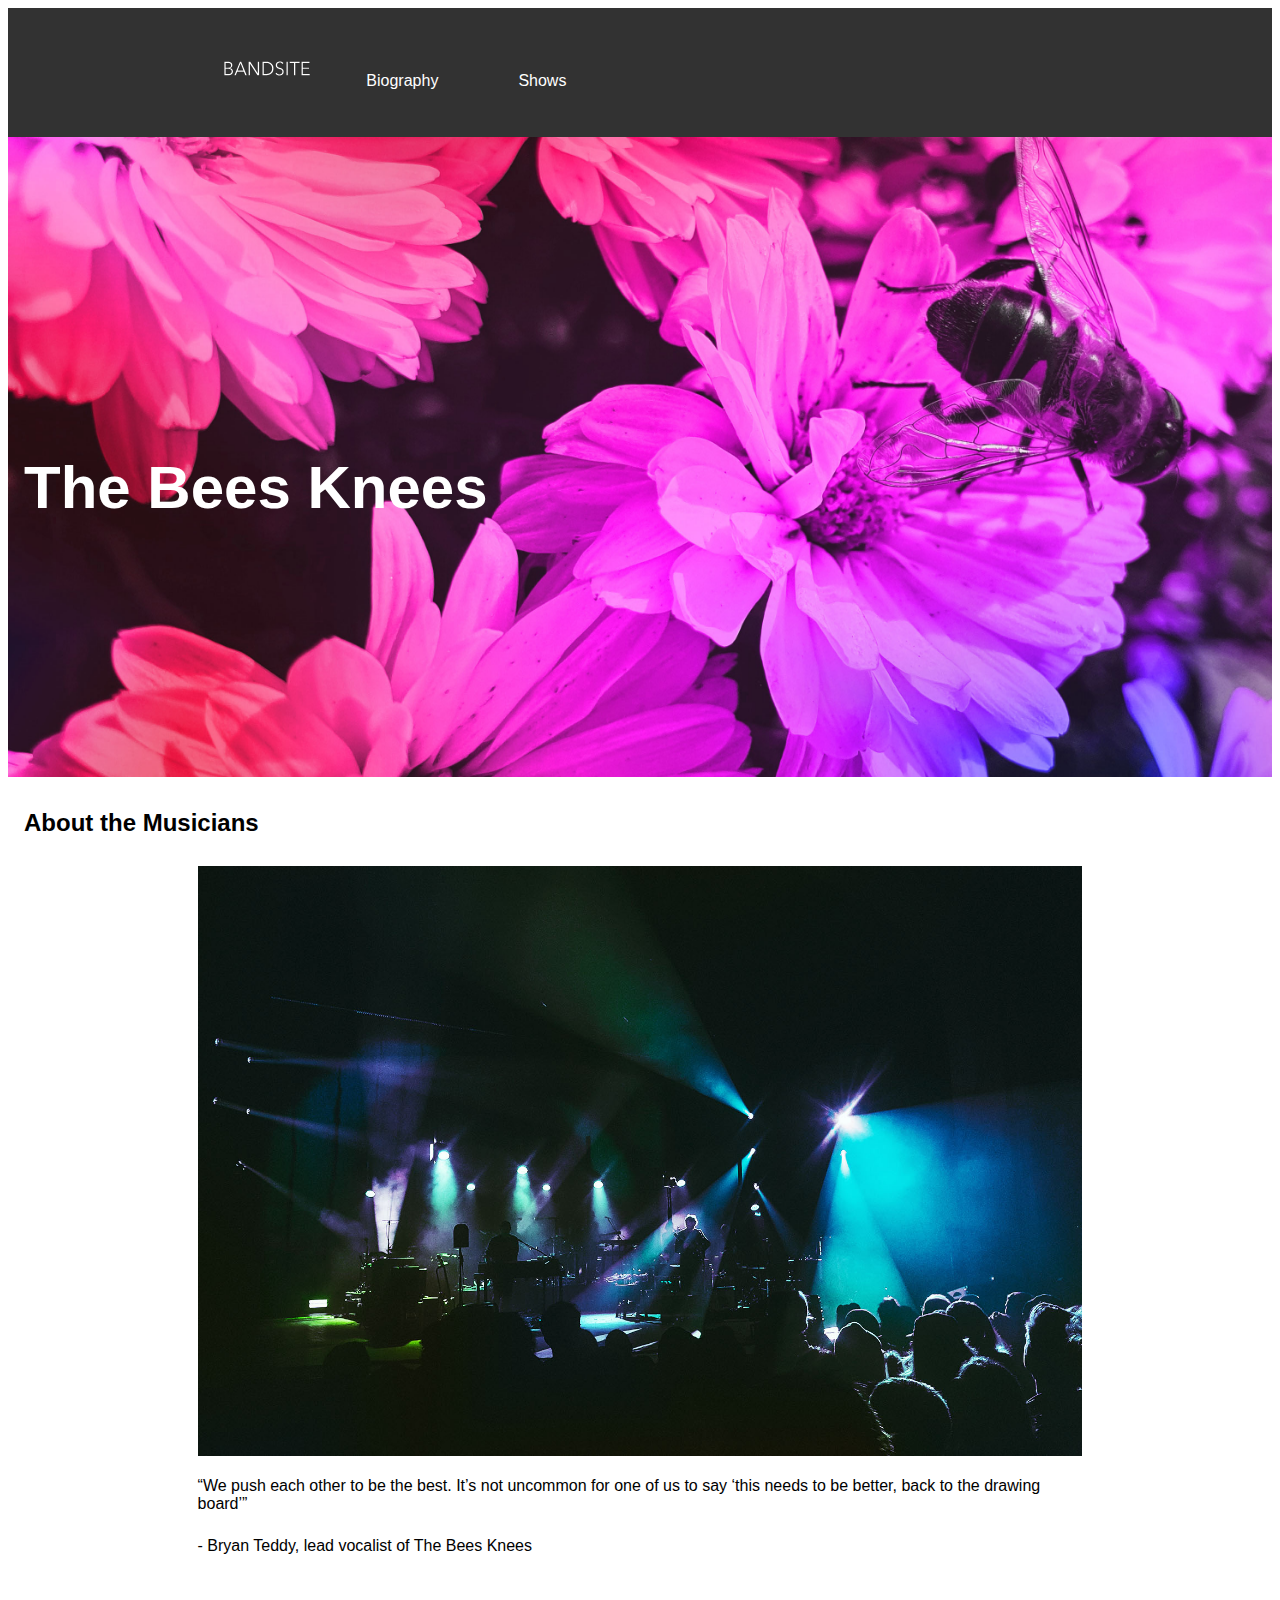
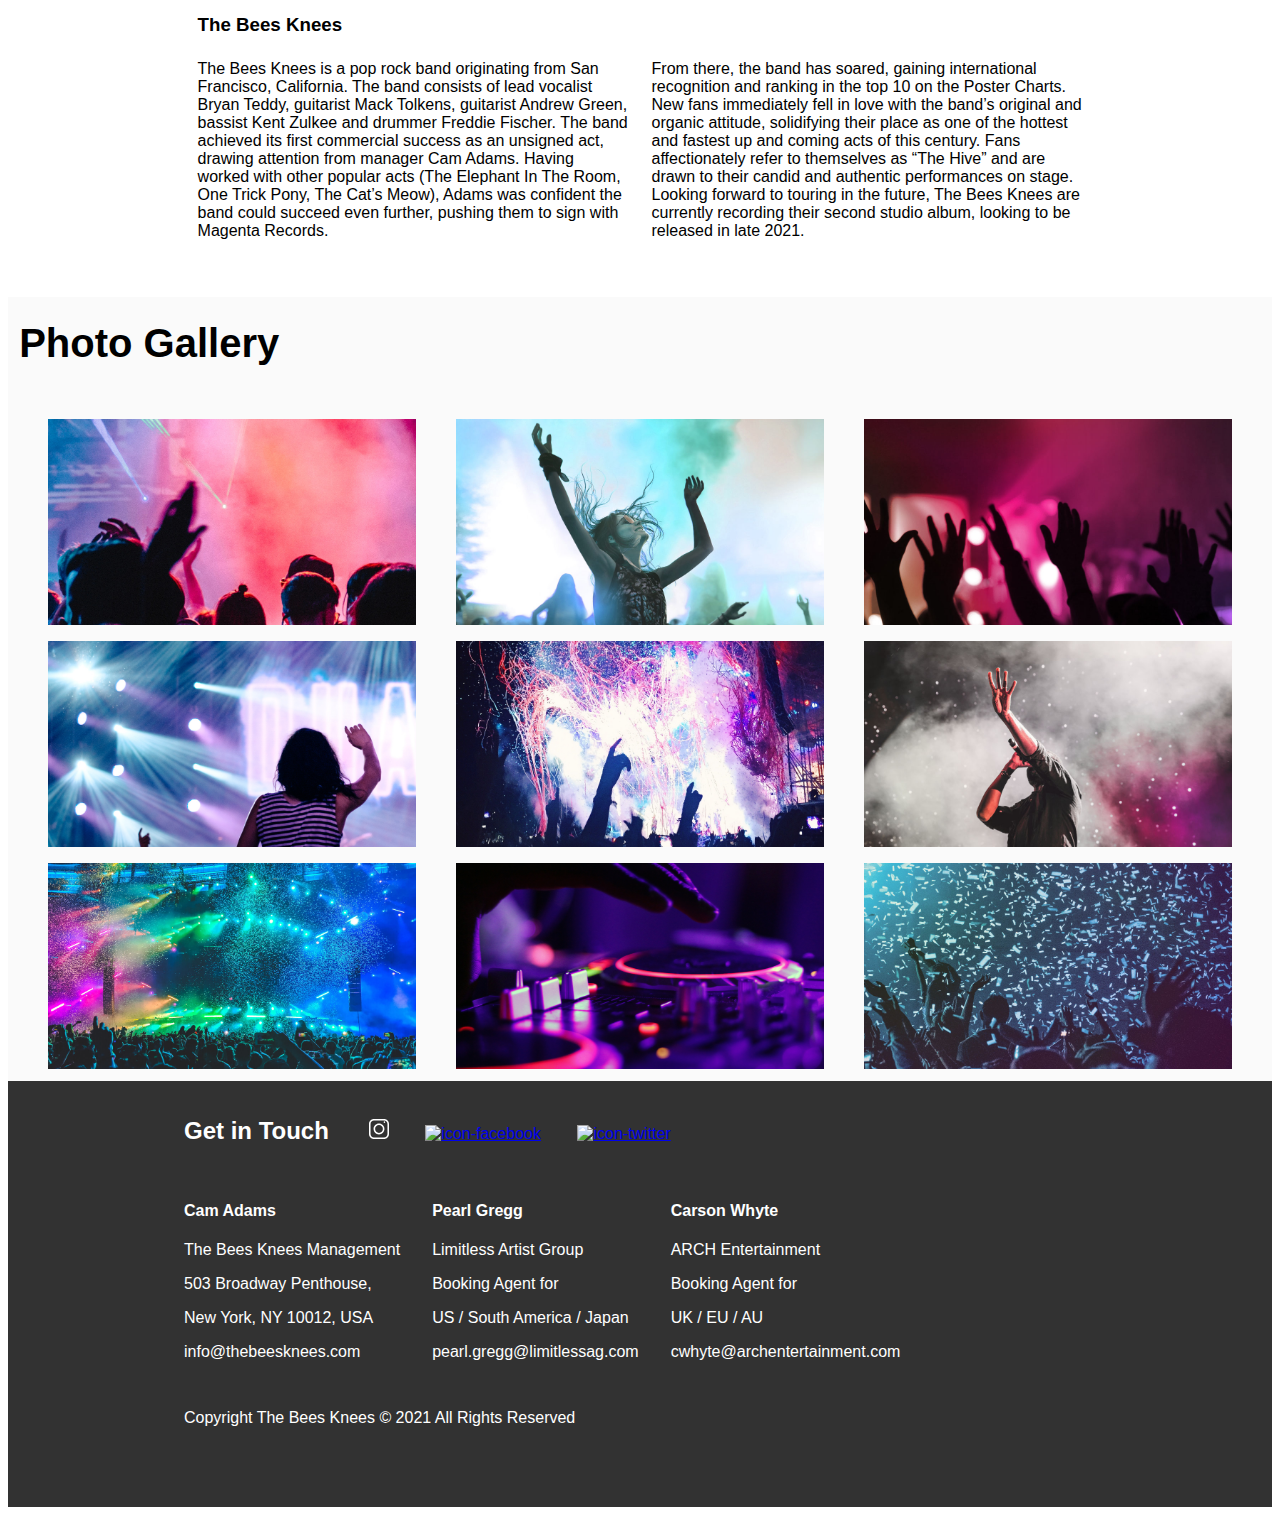
==== index.html @ d7513608 "more responsive page changes" ====
<!DOCTYPE html>
<html lang="en">

<head>
    <meta charset="UTF-8">
    <meta name="viewport" content="width=device-width, initial-scale=1.0">
    <title>BANDSITE | Home</title>
    <link rel="stylesheet" href="styles/bio.css" />
</head>

<body>
    <header id="home" class="wrapper--header">
        <nav class="navbar">

            <div class="navbar__logo">
                <h1 class="navbar__title">
                    <a class="navbar__link" href="index.html"><img class="navbar__img"
                            src="./assets/logo/Logo-bandsite.svg" alt="bandsite logo"></a>
                </h1>
            </div>

            <div class="navbar__pages">
                <ul class="navbar__list">
                    <li class="navbar__item navbar__item--active"><a class="navbar__link"
                            href="index.html">Biography</a></li>
                    <li class="navbar__item navbar__item--desactive"><a class="navbar__link"
                            href="./pages/shows.html">Shows</a></li>
                </ul>
            </div>

        </nav>
    </header>

    <section class="wrapper--hero">
        <section class="hero">
            <div class="hero__title">
                <h2 class="hero__text">The Bees Knees</h2>

            </div>
        </section>
    </section>

    <main>

        <!-- about -->
        <section class="wrapper--about">
            <section class="about">
                <div>
                    <h2 class="about__title">About the Musicians</h2>
                </div>

                <div class="about__content">

                    <div><img class="about__img" src="./assets/images/band.jpg " alt=" "></div>

                    <!-- quote -->
                    <div class="about__quote">
                        <q class="about__quotation">We push each other to be the best. It’s not uncommon for one of us
                            to say ‘this needs to be better, back to the drawing board’</q>
                        <p class="about__autor">- Bryan Teddy, lead vocalist of The Bees Knees</p>
                    </div>

                    <!-- biography -->
                    <article class="about__bio">
                        <h3 class="about__subtitle">The Bees Knees</h3>
                        <div class="about__text">
                            <p class="about__paragraph1">The Bees Knees is a pop rock band originating from San
                                Francisco, California. The band consists of lead vocalist Bryan Teddy, guitarist Mack
                                Tolkens, guitarist Andrew Green, bassist Kent Zulkee and drummer Freddie Fischer.
                                The band achieved its first commercial success as an unsigned act, drawing attention
                                from manager Cam Adams. Having worked with other popular acts (The Elephant In The Room,
                                One Trick Pony, The Cat’s Meow), Adams was confident
                                the band could succeed even further, pushing them to sign with Magenta Records.</p>
                            <p class="about__paragraph2">From there, the band has soared, gaining international
                                recognition and ranking in the top 10 on the Poster Charts. New fans immediately fell in
                                love with the band’s original and organic attitude, solidifying their place as
                                one of the hottest and fastest up and coming acts of this century. Fans affectionately
                                refer to themselves as “The Hive” and are drawn to their candid and authentic
                                performances on stage. Looking forward to touring in the
                                future, The Bees Knees are currently recording their second studio album, looking to be
                                released in late 2021.</p>
                        </div>
                    </article>

                </div>
            </section>
        </section>

        <!-- gallery -->
        <section class="wrapper--gallery">
            <section class="gallery">
                <h2 class="gallery__title">Photo Gallery</h2>
                <div class="gallery__images-list">
                    <div class="gallery__row">
                        <img src="./assets/images/Photo-gallery-1.jpg " class="gallery__img" alt="party">

                        <img src="./assets/images/Photo-gallery-2.jpg " class="gallery__img" alt="woman in a concert">
                        <img src="./assets/images/Photo-gallery-3.jpg " class="gallery__img"
                            alt="hands up in a concert">
                    </div>

                    <div class="gallery__row">
                        <img src="./assets/images/Photo-gallery-4.jpg " class="gallery__img" alt="woman in a concert">

                        <img src="./assets/images/Photo-gallery-5.jpg " class="gallery__img" alt="party">
                        <img src="./assets/images/Photo-gallery-6.jpg " class="gallery__img"
                            alt="singer singing in a concert">

                    </div>
                    <div class="gallery__row">
                        <img src="./assets/images/Photo-gallery-7.jpg " class="gallery__img" alt="crowed concert">

                        <img src="./assets/images/Photo-gallery-8.jpg " class="gallery__img" alt="dj mixing music">

                        <img src="./assets/images/Photo-gallery-9.jpg " class="gallery__img" alt="party">
                    </div>
                </div>
                </div>
            </section>
        </section>

        <!-- footer -->
        <footer class="wrapper--footer">
            <section class="footer">
                <section class="footer__content">
                    <!-- social medias -->
                    <section class="footer__social">
                        <div class="footer__medias">
                            <div class="footer__ticon">
                                <div>
                                    <h2 class="footer__title">Get in Touch</h2>
                                </div>
                                <div class="footer__links">
                                    <a class="footer__link" href="https://instagram.com " target="_blank"><img
                                            class="footer__icon" src="./assets/icons/SVG/Icon-instagram.svg"
                                            alt="icon-instagram "></a>
                                    <a class="footer__link" href="https://facebook.com " target="_blank"><img
                                            class="footer__icon" src="./assets/icons/svg/Icon-facebook.svg "
                                            alt="icon-facebook "></a>
                                    <a class="footer__link" href="https://twitter.com " target="_blank"><img
                                            class="footer__icon" src="./assets/icons/svg/Icon-twitter.svg "
                                            alt="icon-twitter "></a>
                                </div>
                            </div>
                            <div class="footer__logo--tablet">
                                <a href="#home"><img src="./assets/logo/Logo-bandsite.svg "
                                        alt="bandsite logo"></a>
                            </div>
                        </div>

                    </section>

                    <section class="footer__contacts">
                        <!-- contacts -->
                        <div class="footer__info">
                            <div>
                                <h4 class="footer__subtitle">Cam Adams</h4>
                                <p class="footer__position">The Bees Knees Management</p>
                            </div>
                            <div>
                                <p class="footer__address">503 Broadway Penthouse,</p>
                                <p class="footer__address">New York, NY 10012, USA</p>
                            </div>
                            <div>
                                <p><a class="footer__email" href="mailto:info@thebeesknees.com "
                                        target="_blank">info@thebeesknees.com</a></p>
                            </div>
                        </div>

                        <div class="footer__info">
                            <div>
                                <h4 class="footer__subtitle">Pearl Gregg </h4>
                                <p class="footer__position">Limitless Artist Group</p>
                            </div>
                            <div>
                                <p class="footer__address">Booking Agent for</p>
                                <p class="footer__address">US / South America / Japan</p>
                            </div>
                            <div>
                                <p><a class="footer__email" href="mailto:pearl.gregg@limitlessag.com "
                                        target="_blank">pearl.gregg@limitlessag.com</a></p>
                            </div>
                        </div>

                        <div class="footer__info">
                            <div>
                                <h4 class="footer__subtitle">Carson Whyte</h4>
                                <p class="footer__position">ARCH Entertainment</p>
                            </div>
                            <div>
                                <p class="footer__address">Booking Agent for</p>
                                <p class="footer__address">UK / EU / AU</p>
                            </div>
                            <div>
                                <p><a class="footer__email" href="mailto:cwhyte@archentertainment.com "
                                        target="_blank">cwhyte@archentertainment.com</a></p>
                            </div>
                        </div>
                    </section>

                    <!-- logo mobile -->
                    <section class="footer__logo footer__logo--mobile">
                        <a class="footer__link--mobile" href="#home"><img src="./assets/logo/Logo-bandsite.svg"
                                alt="bandsite logo"></a>
                        <p class="footer__copy">Copyright The Bees Knees © 2021 All Rights Reserved</p>
                    </section>
                </section>

                <!-- logo desktop -->
   
            </section>
        </footer>

    </main>
</body>

</html>
---- styles/bio.css ----
html {
  font-family: "Avenir Next", sans-serif;
}

@font-face {
  font-family: "Avenir Next LT Pro";
  src: url("./../assets/font/AvenirNextLTPro-Regular.otf") format("otf"), url("AvenirNextLTPro-Regular.woff2") format("woff2"), url("AvenirNextLTPro-Regular.woff") format("woff");
  font-weight: 400;
  font-style: normal;
}
@font-face {
  font-family: "Avenir Next LT Pro";
  src: url("./../assets/font/AvenirNextLTPro-Demi.otf") format("otf"), url("AvenirNextLTPro-Demi.woff2") format("woff2"), url("AvenirNextLTPro-Demi.woff") format("woff");
  font-weight: 600;
  font-style: normal;
}
@font-face {
  font-family: "Avenir Next LT Pro";
  src: url("./../assets/font/AvenirNextLTPro-Bold.otf") format("otf"), url("AvenirNextLTPro-Bold.woff2") format("woff2"), url("AvenirNextLTPro-Bold.woff") format("woff");
  font-weight: 700;
  font-style: normal;
}

@media screen and (min-width: 768px) {
  .footer {
    display: flex;
    flex-direction: row;
    align-items: flex-start;
    justify-content: space-between;
    padding: 1rem 2rem;
  }
}
@media screen and (min-width: 1280px) {
  .footer {
    padding: 1rem 8rem;
    max-width: 1280px;
    margin: 0 auto;
  }
}

@media screen and (min-width: 768px) {
  .footer__content {
    width: 100%;
    display: flex;
    flex-direction: column;
    align-items: flex-start;
    justify-content: flex-start;
  }
}

.wrapper--header {
    width: 100%;
    background: #323232;
  }
  
  .navbar {
    background-color: #323232;
    display: flex;
    flex-direction: row;
    align-items: center;
    justify-content: left;
  }
  .navbar__img {
    width: 100%;
    height: 1.9vh;
    margin: 1.5rem 0 0 0;
  }

  @media screen and (min-width: 768px) {
    .navbar__img {
      width: 100%;
      height: 1.6vh;
      margin: 2rem 1.4rem;
    }
  }
  @media screen and (min-width: 1280px) {
    .navbar__img {
      width: 100%;
      height: 1.6vh;
      margin: 2rem 4.5rem;
    }
  }
  .navbar__list {
    display: flex;
    flex-direction: row;
    align-items: flex-end;
    justify-content: space-around;
    position: relative;
    top: 0.5rem;
    padding: 0;
    margin: 0.3rem 0;


  }
  .navbar__list li{
    list-style-type: none; /* get rid off the bullet point */
    margin-left: 2rem;

  }
  .navbar__link {
    color: #FFFFFF;
    text-decoration: none ;/* get rid off the underline of the li */
    margin-left: 3rem;
  }
  .navbar__link--desactive {
    color: #dedede;
  }
  .navbar__link--desactive:hover, .navbar__link--desactive:focus {
    color: #FFFFFF;
  }

  .hero__text{
    font-size: 60px;
    color: #FFFFFF;
    margin: 0;
    padding-top: 25%;
    padding-left: 16px;
  }

  .wrapper--hero{
    min-width: 100%;
    max-width: 100%;
    min-height: 40rem;
    background-image: url("../assets/images/hero-bio.jpg");
    background-position: center;
    background-repeat: no-repeat;
    background-size: cover;
  }

  .about__title{
    margin: 24px 16px 16px 16px;
    font-size: 36px;
  }

  .about__img{
    padding: 0.3rem 0;
    width: 70%;
    height: 70%;
    -o-object-fit: cover;
       object-fit: cover;
    -o-object-position: bottom;
       object-position: bottom;
       display: block;
       margin-left: auto;
       margin-right: auto;
       width: 70%;
       height: 30%;
  }

  .about__title, .about__autor, .about__bio, .about__subtitle, .about__paragraph {
    padding: 0.5rem 0;
  }

  .about__quote{
    margin-top: 16px;
    margin-left: auto;
    margin-right: auto;
    width:70%;
  }

  .about__bio{
    margin-left: auto;
    margin-right: auto;
    width: 70%;
  }

  .about__subtitle{
    margin-bottom: 0;
  }

  .about__text{
    display: flex;
  }

  @media screen and (max-width: 768px) {
    .about__text {
      display: flex;
      flex-direction: column;
    }
  }

  .about__paragraph1{
    padding-right: 0.7rem;
  }

  .about__paragraph2{
    padding-left: 0.7rem;
  }

  @media screen and (max-width: 768px) {
    .about__paragraph2{
      padding-left: 0;
    }
  }

  .wrapper--gallery {
    width: 100%;
    background: #FAFAFA;
  }

  .gallery__images-list{
    padding:4px;
    display: flex;
    flex-wrap: wrap;
    margin-left: 16px;
    margin-right: 16px;
  }

  .gallery__img {
    padding: 0.5rem 0;
    width: 30%;
  }

  .gallery__row{
    display: flex;
  justify-content: space-around;

  }

  .wrapper--footer {
    width: 100%;
    background: #323232;
  }

  .footer__content {
    padding: 0;
  }

  .footer__contacts {
    display: flex;
    flex-direction: row;
    width: 100%;
    margin-left: 2rem;
  }

  .footer__info{
    padding: 1rem;
  }

  .footer__medias {
    display: flex;
    flex-direction: row;
    align-items: center;
    margin-left: 3rem;
  }

  .footer__links{
    margin-left: 1.5rem;
  }

  .footer__email{
    text-decoration: none ;
    color: white;
  }

  .footer__title{
    color: white;
  }

  .footer__icon{
    margin-left: 1rem;
    margin-right: 1rem;
  }

  .about__title, .gallery__title, .comments__title, .footer__title {
    font-size: 1.5rem;
  }

  .gallery__title {
    padding: 1rem 0 0 0;
  }
  @media screen and (min-width: 768px) {
    .gallery__title {
      padding: 1.5rem 0 0.5rem 1rem;
      font-size: 2rem;
    }
  }
  @media screen and (min-width: 1280px) {
    .gallery__title {
      font-size: 2.5rem;
      padding: 1.5rem 0 0.5rem 0.7rem;
    }
  }

  @media screen and (min-width: 768px) {
    .footer__link--mobile {
      display: none;
    }
  }
  @media screen and (min-width: 1280px) {
    .footer__link--mobile {
      display: none;
    }
  }
  @media screen and (min-width: 768px) {
    .footer__link--desktop {
      display: flex;

    }
  }

  @media screen and (min-width: 768px) {
    .footer__social {
      display: flex;
      flex-direction: row;
      align-items: center;
      justify-content: space-between;
    }
  }
  @media screen and (min-width: 768px) {
    .footer__medias {
      display: flex;
      flex-direction: row;
      align-items: center;
      justify-content: space-between;
    }
  }

  .footer__link--mobile{
    margin-left: 2.5rem;
  }

  .footer__social{
    display: flex;
    justify-content: space-between;
  }

  .footer__info{
    color: white;
  }

  .footer__ticon{
    display: flex;
    flex-wrap: nowrap;
    align-items: center;
  }

  .footer__logo--tablet {
    display: flex;
    padding: 0.5rem;
    margin-left: auto;
  }


  @media screen and (min-width: 768px) {
    .footer__logo--tablet {
      display: flex;
      padding: 0.5rem 0 0.5rem 1.5rem;

    }
  }
  @media screen and (max-width: 1280px) {
    .footer__logo--tablet {
      display: none;
    }
  }

  .footer__copy{
    color:white;
    margin-left: 3rem;
    padding-bottom: 3rem;
  }

  @media screen and (min-width: 768px) {
    .footer {
      display: flex;
      flex-direction: row;
      align-items: flex-start;
      justify-content: space-between;
      padding: 1rem 2rem;
    }
  }
  @media screen and (min-width: 1280px) {
    .footer {
      padding: 1rem 8rem;
      max-width: 1280px;
      margin: 0 auto;
    }
  }
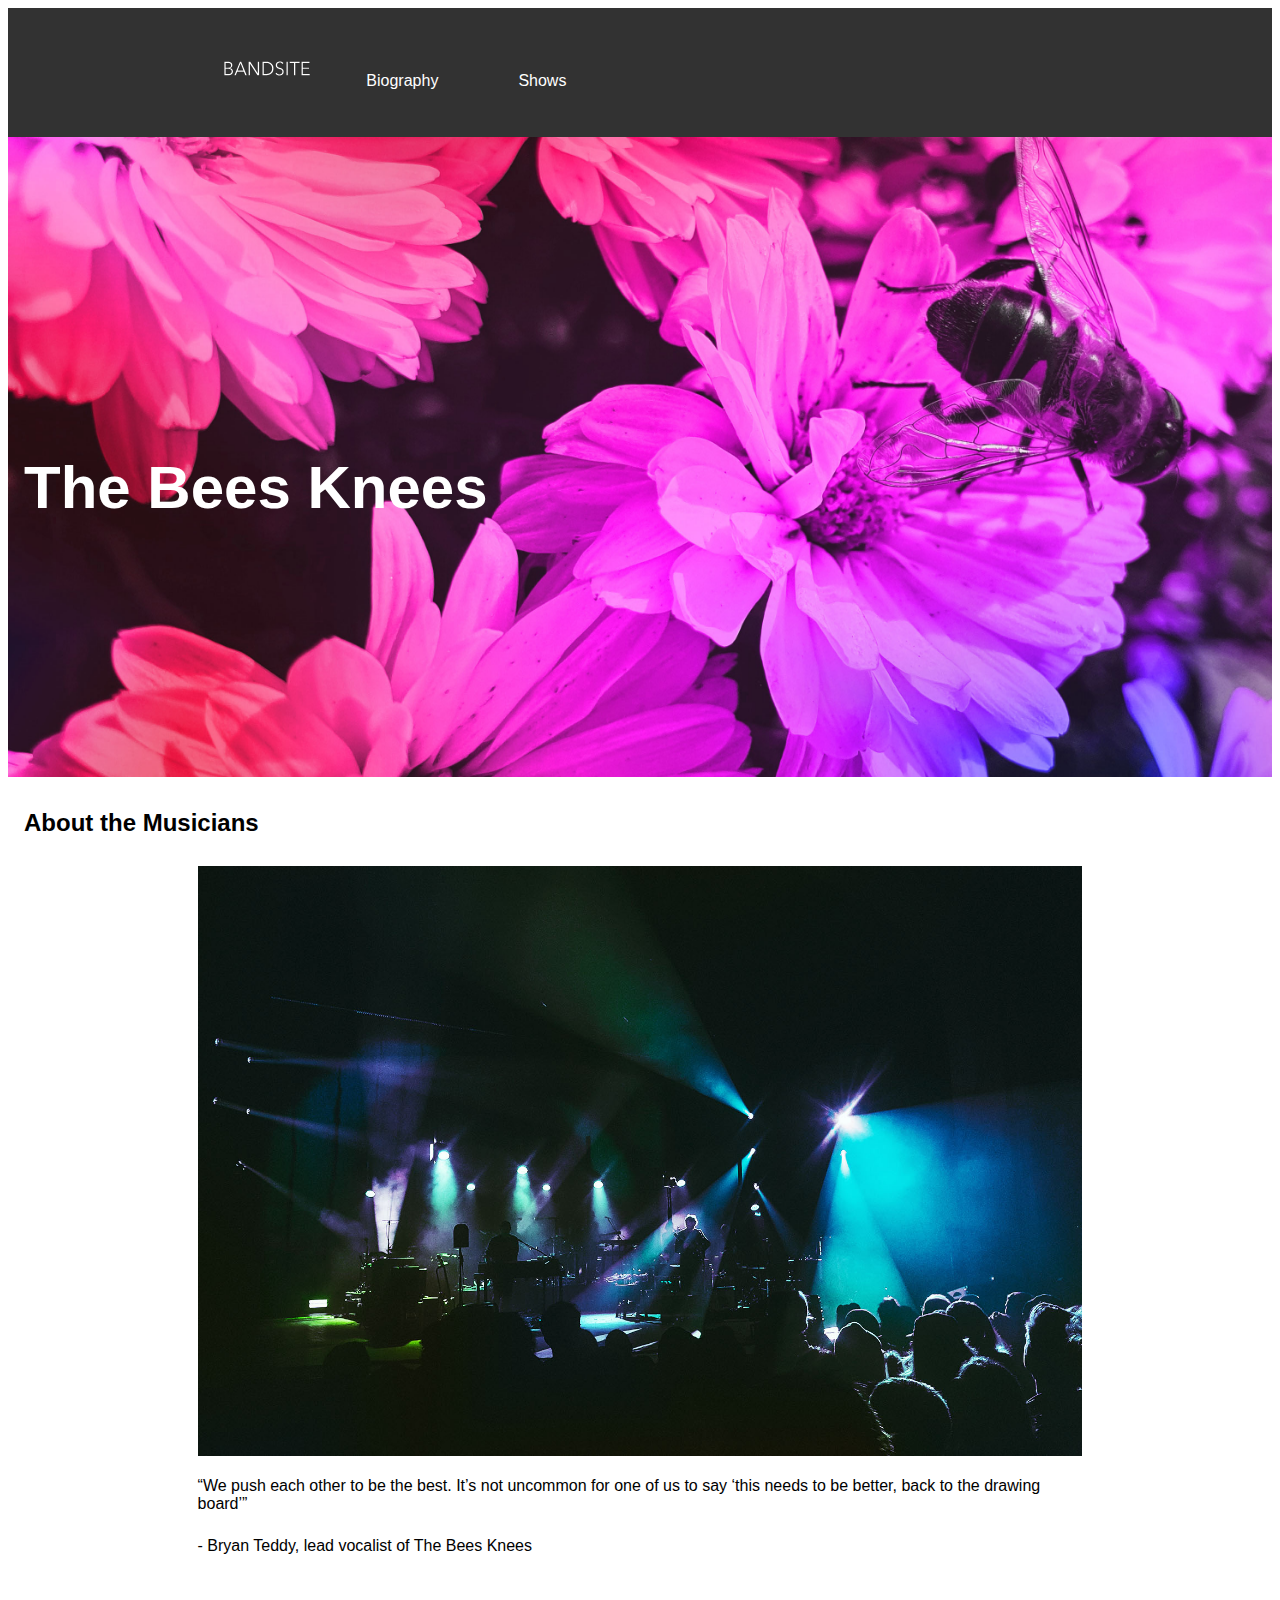
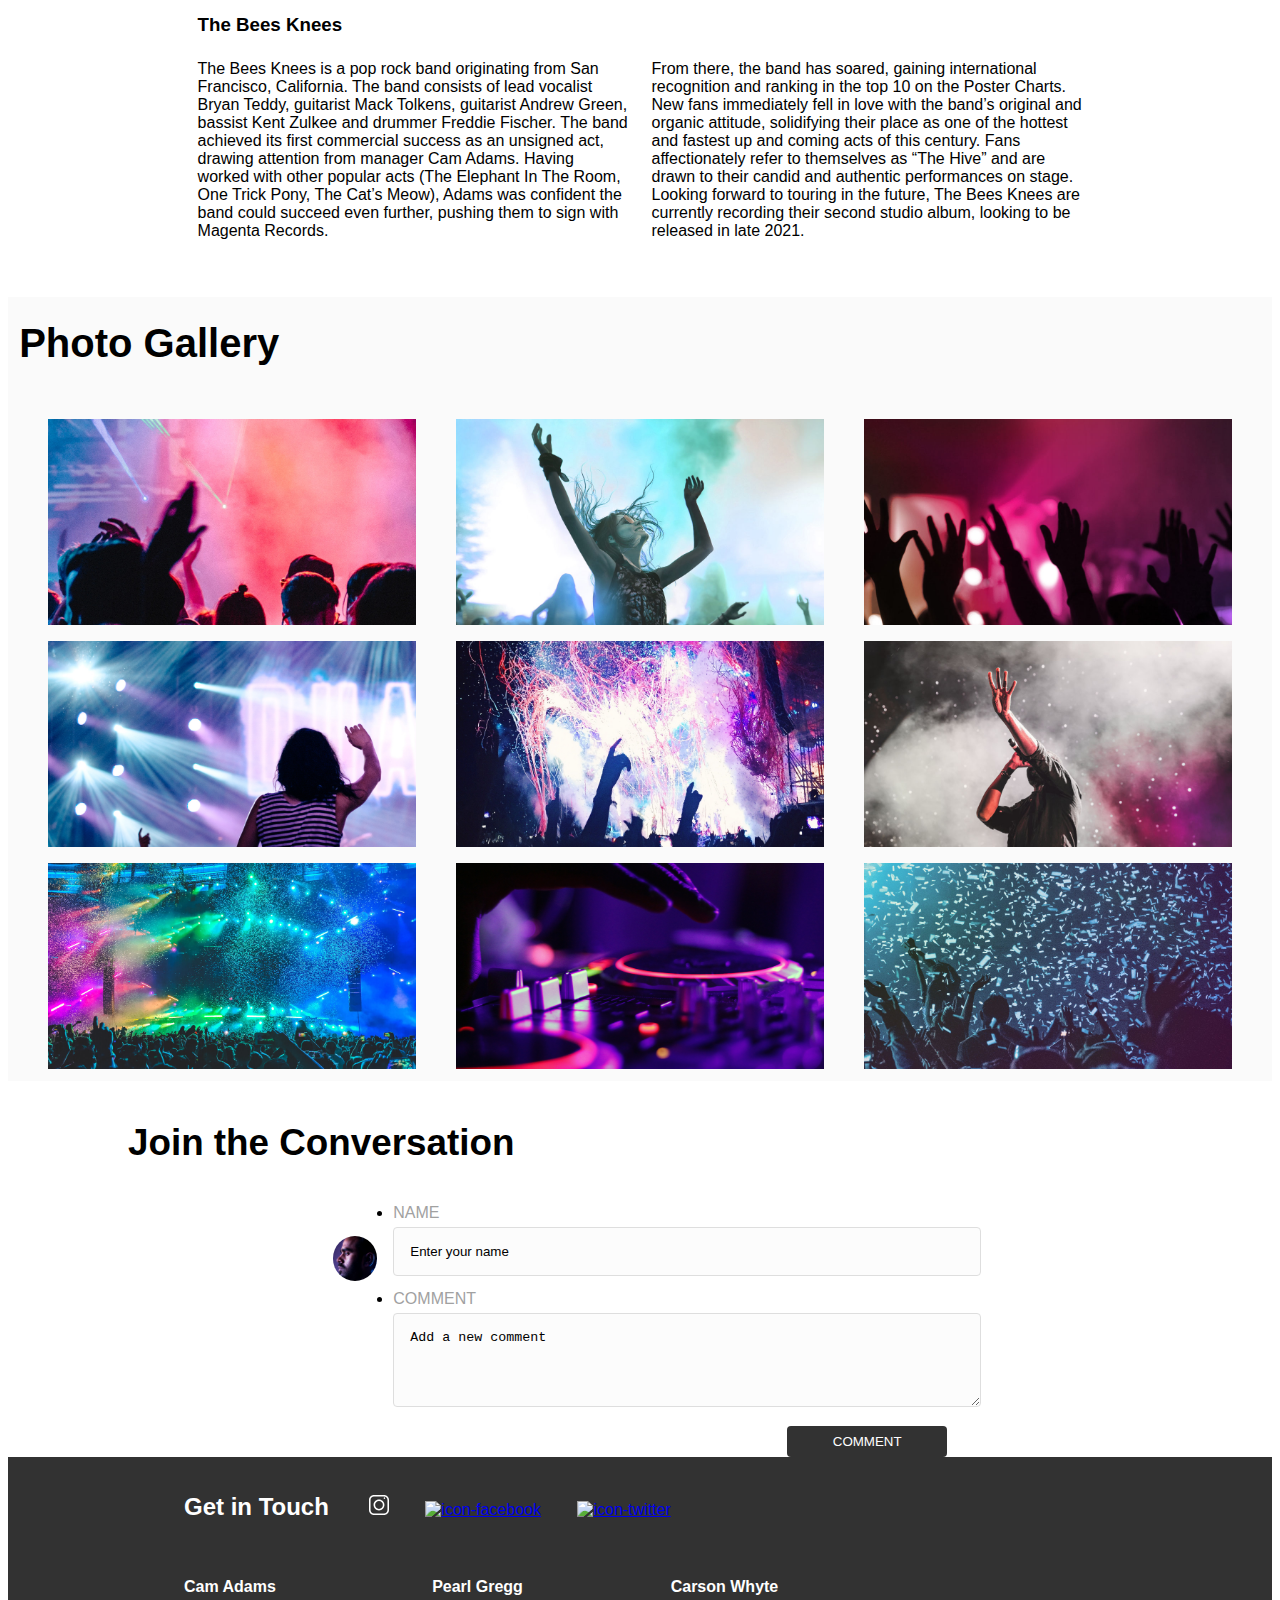
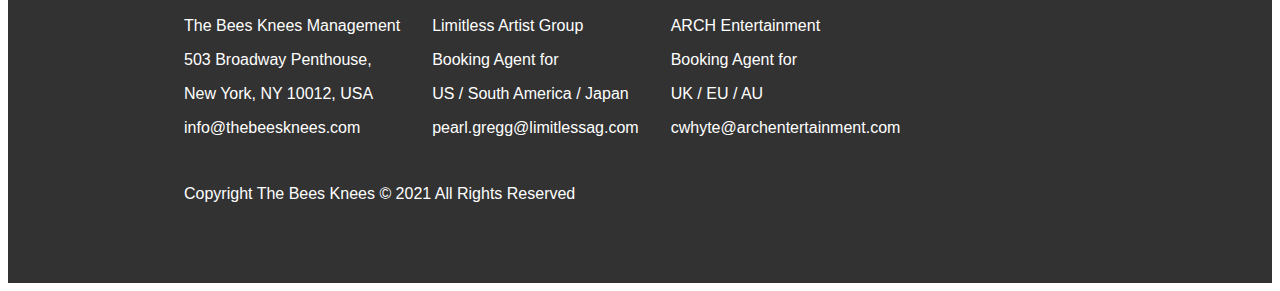
==== commit b76931e9: "create comment section" ====
--- a/index.html
+++ b/index.html
@@ -117,6 +117,36 @@
                 </div>
                 </div>
             </section>
+        </section>
+
+        <!-- comment -->
+        <section class="wrapper--comments">
+            <section class="comments">
+                <h1 class="comments__title">Join the Conversation</h1>
+                <div class="comments__add-comment">
+                    <div class="comments__img"></div>
+                    <div class="comments__form">
+                        <form id="form" action="#" method="POST">
+                            <section>
+                                <ul class="comments__list">
+                                    <li>
+                                        <label class="comments__label" for="name">Name</label>
+                                        <input class="comments__name" type="text" id="name" name="user_name" value="" placeholder="Enter your name">
+                                    </li>
+                                    <li>
+                                        <label class="comments__label" for="comment">Comment</label>
+                                        <textarea class="comments__text" id="comment" name="user_comment" rows="4" cols="30" placeholder="Add a new comment" spellcheck="true"></textarea>
+                                    </li>
+                                    <li class="comments__btn">
+                                        <button id="add-comment" class="comments__button" type="submit">Comment</button>
+                                    </li>
+                                </ul>
+                            </section>
+                        </form>
+                    </div>
+                </div>
+            </section>
+            <!-- populate display comments section via JS -->
         </section>
 
         <!-- footer -->
--- a/styles/bio.css
+++ b/styles/bio.css
@@ -376,4 +376,219 @@
       max-width: 1280px;
       margin: 0 auto;
     }
+  }
+
+  .comments {
+    display: flex;
+    flex-direction: column;
+    align-items: flex-start;
+    justify-content: center;
+    padding: 0 1rem;
+    max-width: 1280px;
+    margin: 0 auto;
+  }
+  @media screen and (min-width: 768px) {
+    .comments {
+      padding: 1.5rem 2rem;
+    }
+  }
+  @media screen and (min-width: 1280px) {
+    .comments {
+      padding: 0 7.5rem;
+    }
+  }
+  .comments__title {
+    padding: 1rem 0;
+  }
+  @media screen and (min-width: 768px) {
+    .comments__title {
+      font-size: 2rem;
+    }
+  }
+  @media screen and (min-width: 1280px) {
+    .comments__title {
+      font-size: 2.3rem;
+    }
+  }
+  .comments__add-comment {
+    display: flex;
+    flex-direction: row;
+    width: 100%;
+  }
+  @media screen and (min-width: 768px) {
+    .comments__add-comment {
+      justify-content: center;
+      padding: 0 3rem;
+    }
+  }
+  @media screen and (min-width: 1280px) {
+    .comments__add-comment {
+      width: 60%;
+      align-self: center;
+    }
+  }
+  .comments__img {
+    background-image: url("../assets/images/Mohan-muruge.jpg");
+    background-repeat: no-repeat;
+    background-size: cover;
+    background-position: center;
+    width: 3rem;
+    height: 2.5rem;
+    -o-object-fit: cover;
+       object-fit: cover;
+    border-radius: 50%;
+    background-color: #dedede;
+    margin: 2rem 0;
+  }
+  @media screen and (min-width: 768px) {
+    .comments__img {
+      width: 3rem;
+      height: 2.8rem;
+      -o-object-fit: cover;
+         object-fit: cover;
+      border-radius: 50%;
+      background-color: #dedede;
+    }
+  }
+  .comments__img--no-pic {
+    width: 3rem;
+    height: 2.5rem;
+    -o-object-fit: cover;
+       object-fit: cover;
+    border-radius: 50%;
+    background-color: #dedede;
+    display: flex;
+  }
+  @media screen and (min-width: 768px) {
+    .comments__img--no-pic {
+      width: 3rem;
+      height: 2.8rem;
+      -o-object-fit: cover;
+         object-fit: cover;
+      border-radius: 50%;
+      background-color: #dedede;
+    }
+  }
+  .comments__form {
+    display: flex;
+    width: 100%;
+    display: flex;
+    flex-direction: column;
+    align-items: left;
+    justify-content: space-between;
+  }
+  .comments__list {
+    margin: 0;
+    padding: 0 0 0 1rem;
+  }
+  .comments__label {
+    text-transform: uppercase;
+    color: #a1a1a1;
+  }
+  .comments__name, .comments__text {
+    width: 100%;
+    margin: 0.3rem 0 0.9rem 0;
+    padding: 1rem;
+    border-radius: 0.25rem;
+    border: 0.0625rem solid #dedede;
+    background-color: #fcfcfc;
+  }
+  .comments__name::-moz-placeholder, .comments__text::-moz-placeholder {
+    color: black;
+  }
+  .comments__name:-ms-input-placeholder, .comments__text:-ms-input-placeholder {
+    color: black;
+  }
+  .comments__name::placeholder, .comments__text::placeholder {
+    color: black;
+  }
+  .comments__name:active, .comments__text:active {
+    border: 0.0625rem solid black;
+  }
+  .comments__name:focus, .comments__text:focus {
+    outline: black;
+    border: 0.0625rem solid black;
+  }
+  .comments__required {
+    border-radius: 0.25rem;
+    border: 0.0625rem solid #D22D2d;
+  }
+  .comments__btn {
+    display: flex;
+    align-items: center;
+    justify-content: center;
+  }
+  @media screen and (min-width: 768px) {
+    .comments__btn {
+      display: flex;
+      align-items: center;
+      justify-content: right;
+    }
+  }
+  .comments__button {
+    width: 100%;
+    padding: 0.5rem 2rem;
+    background-color: #323232;
+    color: #FFFFFF;
+    text-transform: uppercase;
+    border-radius: 0.25rem;
+    border: none;
+  }
+  .comments__button:hover {
+    background-color: black;
+    cursor: pointer;
+  }
+  @media screen and (min-width: 768px) {
+    .comments__button {
+      width: 10rem;
+    }
+  }
+  
+  .display-comments {
+    margin: 0;
+    line-height: 1.3em;
+  }
+  @media screen and (min-width: 768px) {
+    .display-comments {
+      justify-content: center;
+      padding: 0 3rem;
+    }
+  }
+  @media screen and (min-width: 1280px) {
+    .display-comments {
+      align-self: center;
+      width: 60%;
+      margin: 1rem;
+    }
+  }
+  .display-comments__list {
+    padding: 0;
+  }
+  .display-comments__card {
+    display: flex;
+    flex-direction: row;
+    align-items: left;
+    justify-content: space-between;
+    border-bottom: 0.0625rem solid #a1a1a1;
+    padding: 1rem 0;
+    width: 100%;
+  }
+  .display-comments__card:first-child {
+    border-top: 0.0625rem solid #a1a1a1;
+  }
+  .display-comments__content {
+    width: 100%;
+    padding: 0 0 0 1rem;
+  }
+  .display-comments__name-and-data {
+    display: flex;
+    align-items: center;
+    justify-content: space-between;
+    padding: 0 0 0.5rem 0;
+  }
+  .display-comments__date {
+    color: #a1a1a1;
+  }
+  .display-comments__text {
+    text-align: left;
   }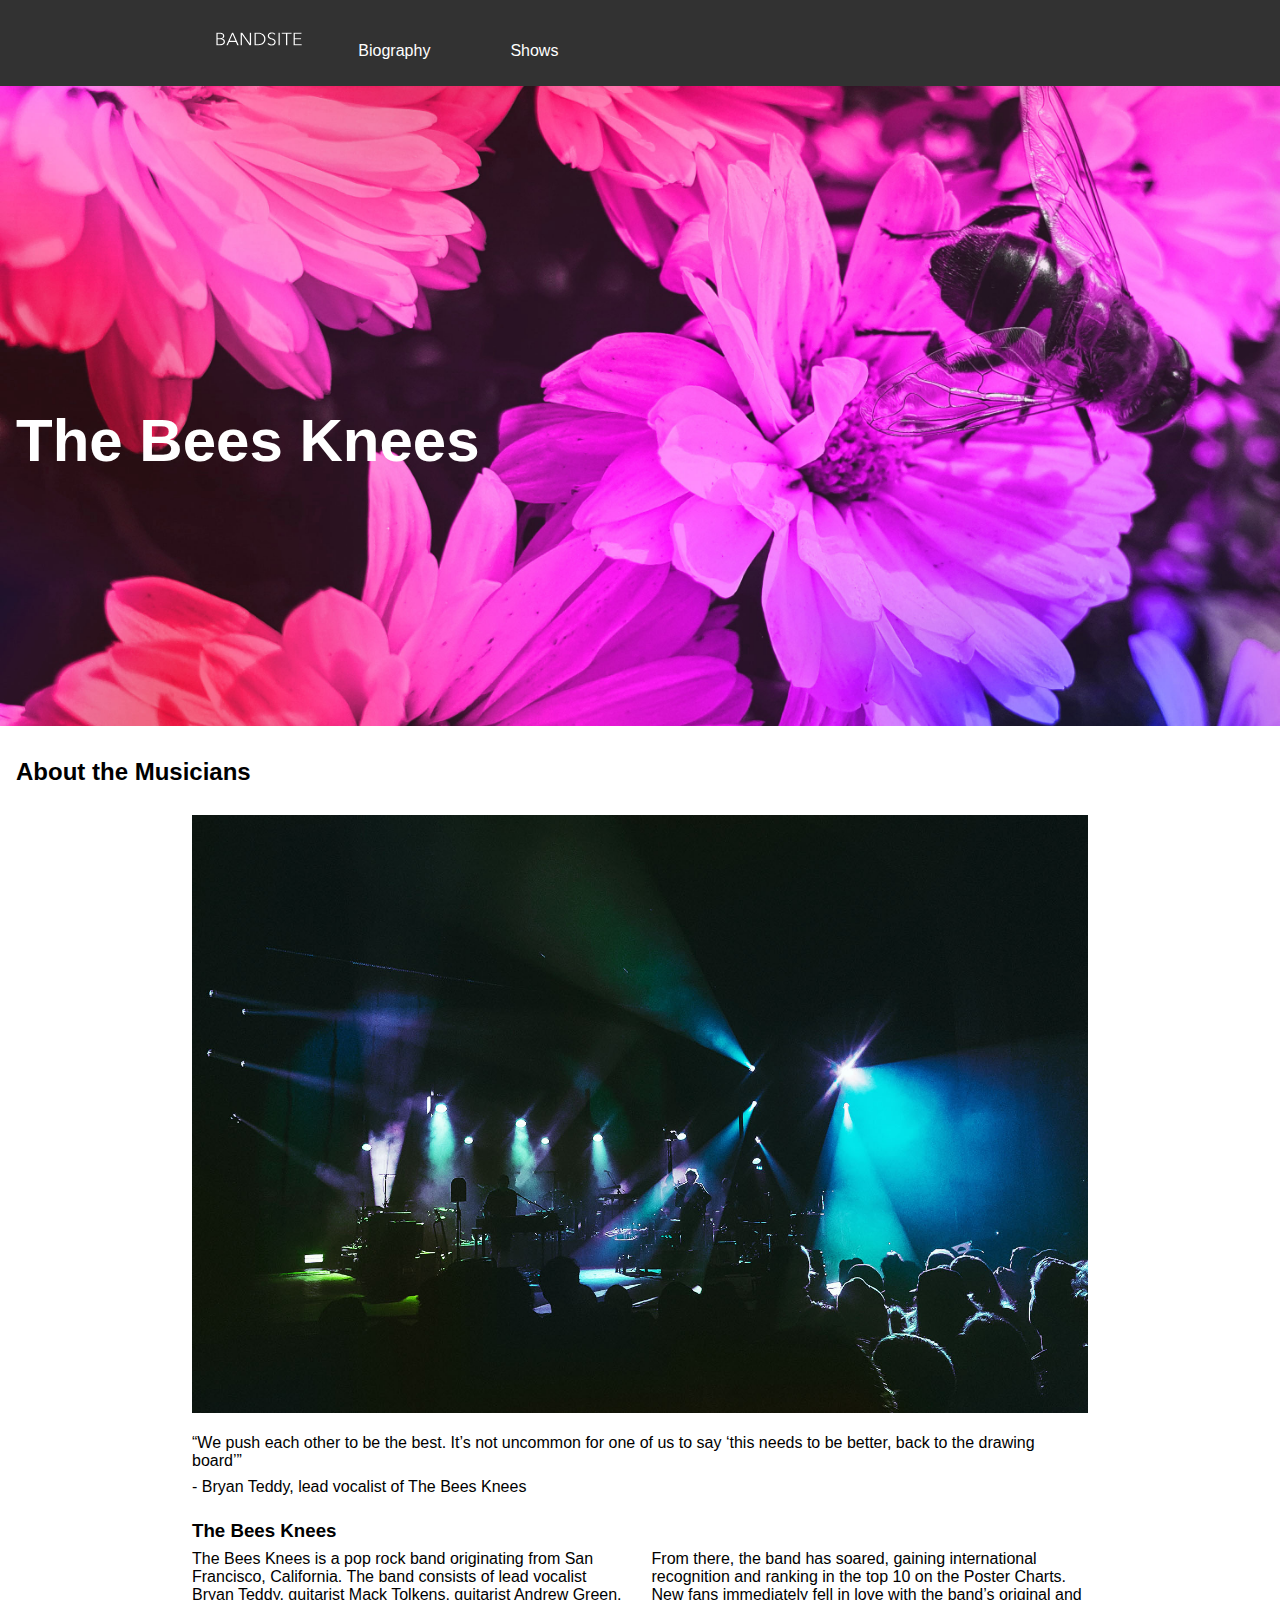
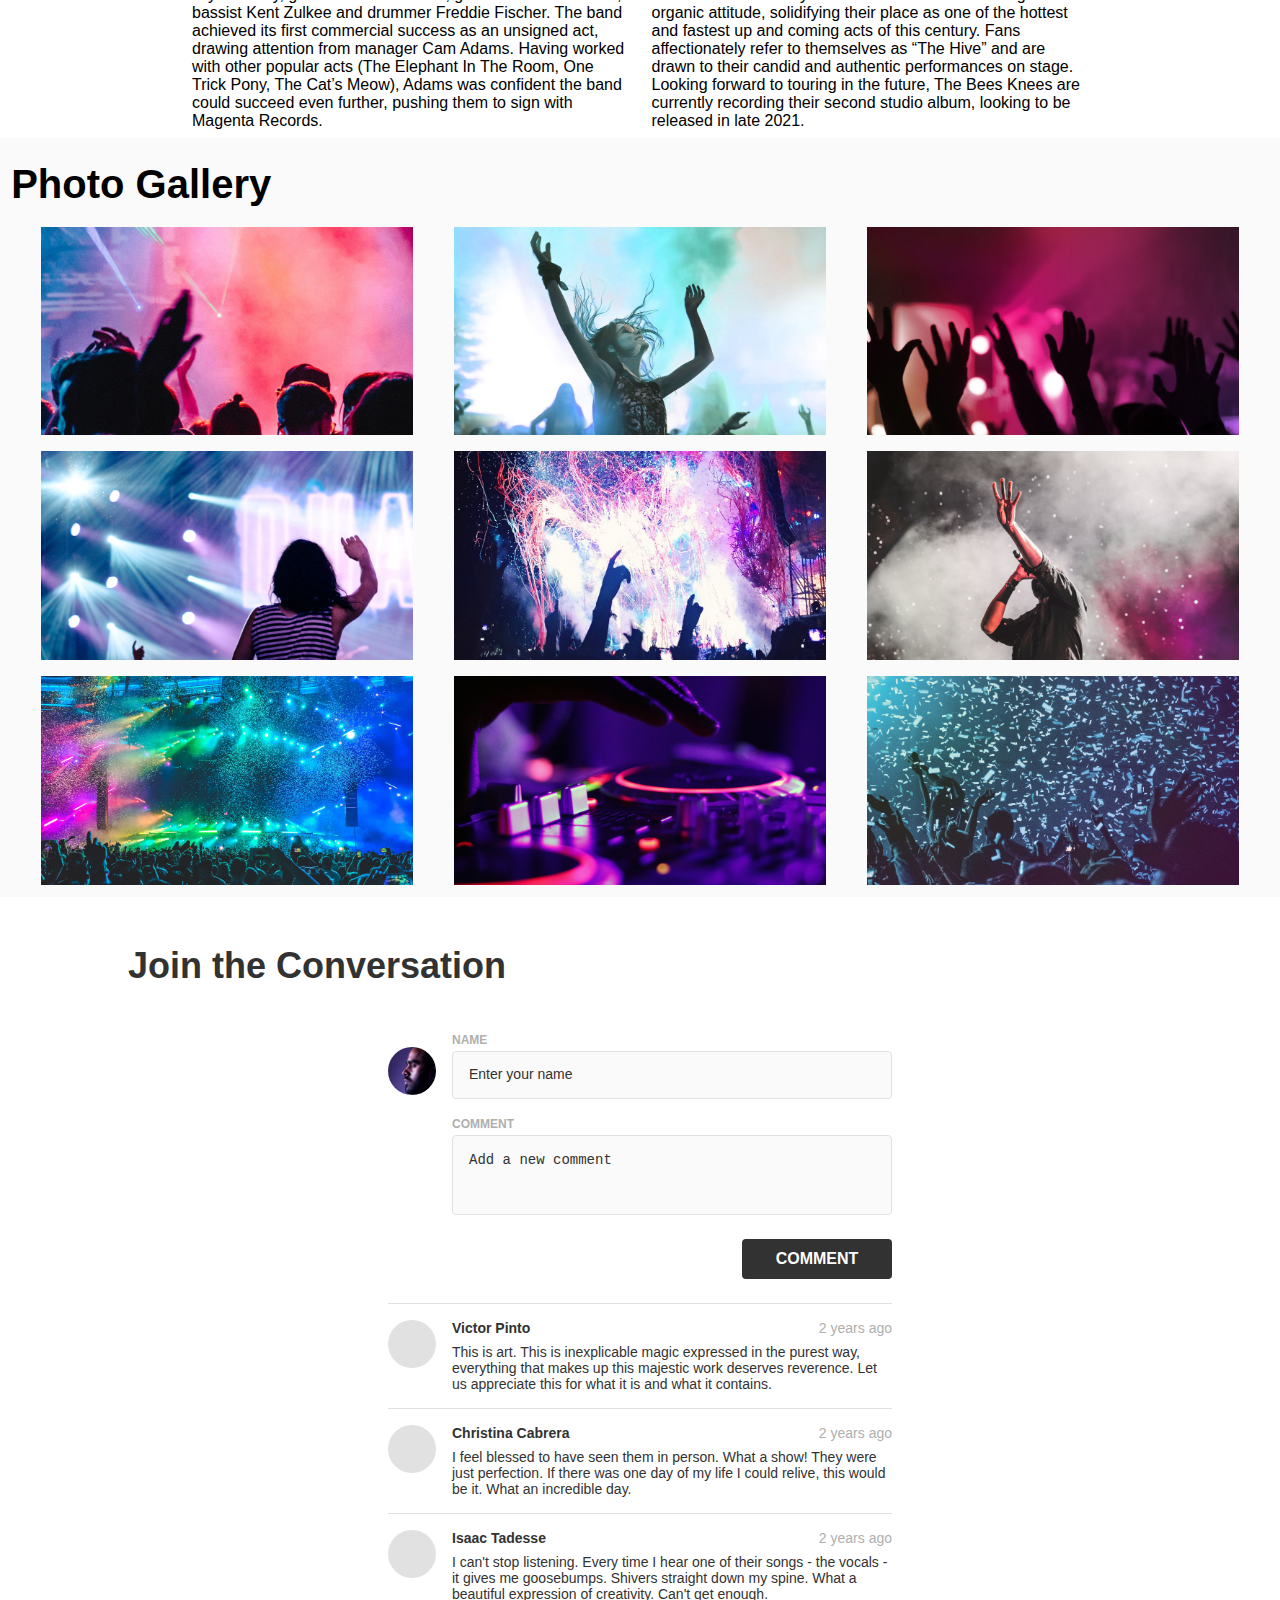
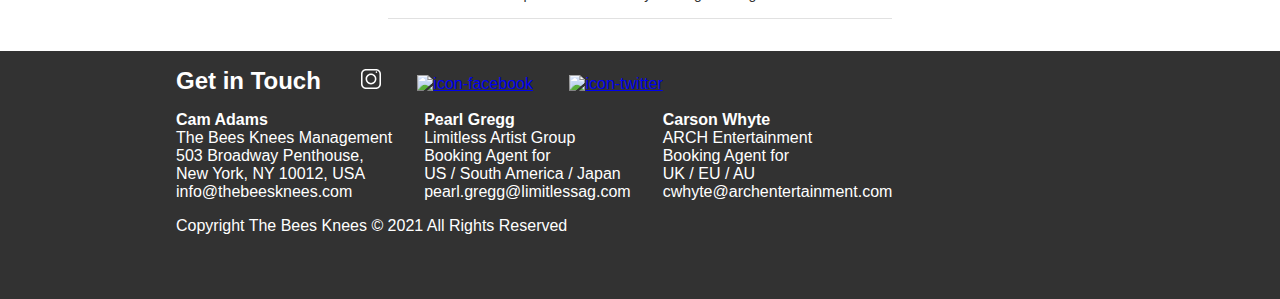
==== commit b284cb81: "FIX changes on mobile version of look" ====
--- a/index.html
+++ b/index.html
@@ -120,33 +120,35 @@
         </section>
 
         <!-- comment -->
-        <section class="wrapper--comments">
-            <section class="comments">
-                <h1 class="comments__title">Join the Conversation</h1>
-                <div class="comments__add-comment">
-                    <div class="comments__img"></div>
-                    <div class="comments__form">
-                        <form id="form" action="#" method="POST">
-                            <section>
-                                <ul class="comments__list">
-                                    <li>
-                                        <label class="comments__label" for="name">Name</label>
-                                        <input class="comments__name" type="text" id="name" name="user_name" value="" placeholder="Enter your name">
-                                    </li>
-                                    <li>
-                                        <label class="comments__label" for="comment">Comment</label>
-                                        <textarea class="comments__text" id="comment" name="user_comment" rows="4" cols="30" placeholder="Add a new comment" spellcheck="true"></textarea>
-                                    </li>
-                                    <li class="comments__btn">
-                                        <button id="add-comment" class="comments__button" type="submit">Comment</button>
-                                    </li>
-                                </ul>
-                            </section>
+        <section class="comments">
+ 
+            <div class="comments-wrapper">
+                <h2 class="comments__title">Join the Conversation</h2>
+                <div class="comments__content-wrapper">
+                    <div class="comments__add-comment-wrapper"> 
+                       
+                            <img class="comments__avatar--img" src="assets/images/Mohan-muruge.jpg" alt="side headshot of a man named Mohan Muruge in front of a purple backdrop">
+    
+    
+                        <form class="form" action="submit" id="form" method="post">
+                            <label class="form__label" for="name">Name</label>
+                            <input class="form__input-name" type="text" name="name" id="name" placeholder="Enter your name">
+                            <label class="form__label" for="comment">Comment</label>
+                            <textarea class="form__input-comment" type="text" name="comment" id="comment" placeholder="Add a new comment"></textarea>
+                            <button class="form__btn" type="submit">Comment</button>
+    
+    
                         </form>
                     </div>
-                </div>
-            </section>
-            <!-- populate display comments section via JS -->
+    
+                        <div id="comments__list">
+                            <!-- Use Javascript to populate  -->
+                        </div>
+    
+                
+                </div>
+            </div>
+    
         </section>
 
         <!-- footer -->
@@ -242,6 +244,7 @@
         </footer>
 
     </main>
+    <script src="/scrtips/index-page.js"></script>
 </body>
 
 </html>--- a/styles/bio.css
+++ b/styles/bio.css
@@ -1,3 +1,14 @@
+* {
+  box-sizing: border-box;
+  margin: 0;
+  padding: 0;
+}
+
+body {
+  width: 100%;
+  overflow-x: hidden;
+}
+
 html {
   font-family: "Avenir Next", sans-serif;
 }
@@ -49,7 +60,8 @@
 }
 
 .wrapper--header {
-    width: 100%;
+    width: 100vw;
+    max-width: 100%;
     background: #323232;
   }
   
@@ -118,7 +130,7 @@
   }
 
   .wrapper--hero{
-    min-width: 100%;
+    width: 100vw;
     max-width: 100%;
     min-height: 40rem;
     background-image: url("../assets/images/hero-bio.jpg");
@@ -194,7 +206,8 @@
   }
 
   .wrapper--gallery {
-    width: 100%;
+    width: 100vw;
+    max-width: 100%;
     background: #FAFAFA;
   }
 
@@ -218,7 +231,8 @@
   }
 
   .wrapper--footer {
-    width: 100%;
+    width: 100vw;
+    max-width: 100%;
     background: #323232;
   }
 
@@ -318,6 +332,11 @@
 
   .footer__link--mobile{
     margin-left: 2.5rem;
+  }
+  @media screen and (min-width: 768px) {
+    .footer__logo--mobile {
+      margin: 0;
+    }
   }
 
   .footer__social{
@@ -378,217 +397,296 @@
     }
   }
 
+  .wrapper--comments {
+    width: 100vw;
+    max-width: 100%;
+    background: #FFFFFF;
+  }
+
   .comments {
-    display: flex;
-    flex-direction: column;
-    align-items: flex-start;
-    justify-content: center;
-    padding: 0 1rem;
-    max-width: 1280px;
-    margin: 0 auto;
-  }
-  @media screen and (min-width: 768px) {
-    .comments {
-      padding: 1.5rem 2rem;
-    }
-  }
-  @media screen and (min-width: 1280px) {
-    .comments {
-      padding: 0 7.5rem;
+    background-color: #FFFFFF;
+    color: #323232;
+  }
+  .comments-wrapper {
+    padding: 1rem;
+  }
+  @media screen and (min-width: 768px) {
+    .comments-wrapper {
+      padding: 2rem;
+    }
+  }
+  @media screen and (min-width: 1280px) {
+    .comments-wrapper {
+      margin: 0 auto;
+      padding: 2rem 8rem;
+      max-width: 1280px;
+    }
+  }
+  .comments__content-wrapper {
+    padding: 1rem 0 0.5rem;
+  }
+  @media screen and (min-width: 768px) {
+    .comments__content-wrapper {
+      padding: 1.25rem 3.5rem 0;
+    }
+  }
+  @media screen and (min-width: 1280px) {
+    .comments__content-wrapper {
+      padding: 1.25rem 16.25rem 0;
     }
   }
   .comments__title {
-    padding: 1rem 0;
+    padding: 0.5rem 0 0;
+    font-weight: 600;
   }
   @media screen and (min-width: 768px) {
     .comments__title {
-      font-size: 2rem;
-    }
-  }
-  @media screen and (min-width: 1280px) {
+      padding: 1rem 0 1.5rem;
+      font-size: 2.25rem;
+    }
+  }
+  
+  .comments__add-comment-wrapper {
+    border-bottom: solid 0.0625rem #E1E1E1;
+    display: flex;
+    justify-content: space-between;
+    gap: 1rem;
+  }
+  
+  .comments__item {
+    display: flex;
+    justify-content: space-between;
+    font-size: 0.8125rem;
+    border-bottom: solid 0.0625rem #E1E1E1;
+    padding: 1rem 0 0.5rem;
+    gap: 1rem;
+    flex-grow: 0;
+  }
+  @media screen and (min-width: 768px) {
+    .comments__item {
+      font-size: 0.875rem;
+    }
+  }
+  
+  .comments__form-wrapper {
+    padding: 0.5rem 0;
+  }
+  @media screen and (min-width: 768px) {
+    .comments__form-wrapper {
+      padding: 1.25rem 3.5rem 0;
+    }
+  }
+  @media screen and (min-width: 1280px) {
+    .comments__form-wrapper {
+      padding: 1.25rem 6rem 0;
+    }
+  }
+  
+  .comments {
+    background-color: #FFFFFF;
+    color: #323232;
+  }
+  .comments-wrapper {
+    padding: 1rem;
+  }
+  @media screen and (min-width: 768px) {
+    .comments-wrapper {
+      padding: 2rem;
+    }
+  }
+  @media screen and (min-width: 1280px) {
+    .comments-wrapper {
+      margin: 0 auto;
+      padding: 2rem 8rem;
+      max-width: 1280px;
+    }
+  }
+  .comments__title {
+    padding: 0.5rem 0 0;
+    font-weight: 600;
+  }
+  @media screen and (min-width: 768px) {
     .comments__title {
-      font-size: 2.3rem;
-    }
-  }
-  .comments__add-comment {
-    display: flex;
-    flex-direction: row;
+      padding: 1rem 0 1.5rem;
+      font-size: 2.25rem;
+    }
+  }
+  .comments__content-wrapper {
+    padding: 1rem 0 0.5rem;
+  }
+  @media screen and (min-width: 768px) {
+    .comments__content-wrapper {
+      padding: 1.25rem 3.5rem 0;
+    }
+  }
+  @media screen and (min-width: 1280px) {
+    .comments__content-wrapper {
+      padding: 1.25rem 16.25rem 0;
+    }
+  }
+  .comments__add-comment-wrapper {
+    border-bottom: solid 0.0625rem #E1E1E1;
+    display: flex;
+    flex-direction: row;
+    justify-content: space-between;
+    align-items: stretch;
+    gap: 1rem;
+  }
+  .comments__item {
+    display: flex;
+    flex-direction: row;
+    justify-content: space-between;
+    align-items: stretch;
+    font-size: 0.8125rem;
+    border-bottom: solid 0.0625rem #E1E1E1;
+    padding: 1rem 0 0.5rem;
+    gap: 1rem;
+    flex-grow: 0;
+  }
+  @media screen and (min-width: 768px) {
+    .comments__item {
+      font-size: 0.875rem;
+    }
+  }
+  .comments__item-info {
+    display: flex;
+    flex-direction: row;
+    justify-content: space-between;
+    align-items: stretch;
+  }
+  .comments__item-details {
     width: 100%;
   }
-  @media screen and (min-width: 768px) {
-    .comments__add-comment {
-      justify-content: center;
-      padding: 0 3rem;
-    }
-  }
-  @media screen and (min-width: 1280px) {
-    .comments__add-comment {
-      width: 60%;
-      align-self: center;
-    }
-  }
-  .comments__img {
-    background-image: url("../assets/images/Mohan-muruge.jpg");
-    background-repeat: no-repeat;
-    background-size: cover;
-    background-position: center;
-    width: 3rem;
-    height: 2.5rem;
+  .comments__item-name {
+    font-weight: 600;
+  }
+  .comments__item-date {
+    color: #AFAFAF;
+  }
+  .comments__item-text {
+    padding: 0.5rem 0;
+    word-wrap: break-word;
+    white-space: pre-wrap;
+    overflow-wrap: break-word;
+  }
+  .comments__avatar--img {
+    width: 2.25rem;
+    height: 2.25rem;
+    border-radius: 50%;
+    flex-shrink: 0;
+    margin-top: 1rem;
     -o-object-fit: cover;
        object-fit: cover;
+    -o-object-position: 10%;
+       object-position: 10%;
+  }
+  @media screen and (min-width: 768px) {
+    .comments__avatar--img {
+      width: 3rem;
+      height: 3rem;
+    }
+  }
+  .comments__avatar--grey {
+    width: 2.25rem;
+    height: 2.25rem;
     border-radius: 50%;
-    background-color: #dedede;
-    margin: 2rem 0;
-  }
-  @media screen and (min-width: 768px) {
-    .comments__img {
+    flex-shrink: 0;
+    margin-top: 0;
+    background-color: #E1E1E1;
+  }
+  @media screen and (min-width: 768px) {
+    .comments__avatar--grey {
       width: 3rem;
-      height: 2.8rem;
-      -o-object-fit: cover;
-         object-fit: cover;
-      border-radius: 50%;
-      background-color: #dedede;
-    }
-  }
-  .comments__img--no-pic {
-    width: 3rem;
+      height: 3rem;
+    }
+  }
+  
+  .form {
+    display: flex;
+    flex-direction: column;
+    width: 100%;
+  }
+  .form__label {
+    color: #AFAFAF;
+    text-transform: uppercase;
+    font-weight: 600;
+    font-size: 0.625rem;
+    margin: 0.125rem 0;
+  }
+  @media screen and (min-width: 768px) {
+    .form__label {
+      font-size: 0.75rem;
+    }
+  }
+  .form__input-name, .form__input-comment {
+    height: 2.25rem;
+    width: 100%;
+    border-radius: 0.25rem;
+    border: solid 0.0625rem #E1E1E1;
+    background-color: #FAFAFA;
+    margin: 0.125rem 0 1rem;
+    padding: 0.75rem;
+    color: #323232;
+  }
+  @media screen and (min-width: 768px) {
+    .form__input-name, .form__input-comment {
+      height: 3rem;
+      padding: 1rem;
+    }
+  }
+  .form__input-name::-moz-placeholder, .form__input-comment::-moz-placeholder {
+    color: #323232;
+    font-size: 0.8125rem;
+  }
+  .form__input-name::placeholder, .form__input-comment::placeholder {
+    color: #323232;
+    font-size: 0.8125rem;
+  }
+  @media screen and (min-width: 768px) {
+    .form__input-name::-moz-placeholder, .form__input-comment::-moz-placeholder {
+      font-size: 0.875rem;
+    }
+    .form__input-name::placeholder, .form__input-comment::placeholder {
+      font-size: 0.875rem;
+    }
+  }
+  .form__input-name:focus, .form__input-comment:focus {
+    border-color: #323232;
+    background-color: #FFFFFF;
+    outline: none;
+  }
+  .form__input-comment {
+    height: 5rem;
+    resize: none;
+  }
+  @media screen and (min-width: 768px) {
+    .form__input-comment {
+      margin-bottom: 1rem;
+    }
+  }
+  .form__input--error {
+    border: 0.0625rem solid #D22D2D !important;
+  }
+  .form__btn {
     height: 2.5rem;
-    -o-object-fit: cover;
-       object-fit: cover;
-    border-radius: 50%;
-    background-color: #dedede;
-    display: flex;
-  }
-  @media screen and (min-width: 768px) {
-    .comments__img--no-pic {
-      width: 3rem;
-      height: 2.8rem;
-      -o-object-fit: cover;
-         object-fit: cover;
-      border-radius: 50%;
-      background-color: #dedede;
-    }
-  }
-  .comments__form {
-    display: flex;
+    border-radius: 0.25rem;
     width: 100%;
-    display: flex;
-    flex-direction: column;
-    align-items: left;
-    justify-content: space-between;
-  }
-  .comments__list {
-    margin: 0;
-    padding: 0 0 0 1rem;
-  }
-  .comments__label {
+    border: none;
     text-transform: uppercase;
-    color: #a1a1a1;
-  }
-  .comments__name, .comments__text {
-    width: 100%;
-    margin: 0.3rem 0 0.9rem 0;
-    padding: 1rem;
-    border-radius: 0.25rem;
-    border: 0.0625rem solid #dedede;
-    background-color: #fcfcfc;
-  }
-  .comments__name::-moz-placeholder, .comments__text::-moz-placeholder {
-    color: black;
-  }
-  .comments__name:-ms-input-placeholder, .comments__text:-ms-input-placeholder {
-    color: black;
-  }
-  .comments__name::placeholder, .comments__text::placeholder {
-    color: black;
-  }
-  .comments__name:active, .comments__text:active {
-    border: 0.0625rem solid black;
-  }
-  .comments__name:focus, .comments__text:focus {
-    outline: black;
-    border: 0.0625rem solid black;
-  }
-  .comments__required {
-    border-radius: 0.25rem;
-    border: 0.0625rem solid #D22D2d;
-  }
-  .comments__btn {
-    display: flex;
-    align-items: center;
-    justify-content: center;
-  }
-  @media screen and (min-width: 768px) {
-    .comments__btn {
-      display: flex;
-      align-items: center;
-      justify-content: right;
-    }
-  }
-  .comments__button {
-    width: 100%;
-    padding: 0.5rem 2rem;
     background-color: #323232;
     color: #FFFFFF;
-    text-transform: uppercase;
-    border-radius: 0.25rem;
-    border: none;
-  }
-  .comments__button:hover {
-    background-color: black;
-    cursor: pointer;
-  }
-  @media screen and (min-width: 768px) {
-    .comments__button {
-      width: 10rem;
-    }
-  }
-  
-  .display-comments {
-    margin: 0;
-    line-height: 1.3em;
-  }
-  @media screen and (min-width: 768px) {
-    .display-comments {
-      justify-content: center;
-      padding: 0 3rem;
-    }
-  }
-  @media screen and (min-width: 1280px) {
-    .display-comments {
-      align-self: center;
-      width: 60%;
-      margin: 1rem;
-    }
-  }
-  .display-comments__list {
-    padding: 0;
-  }
-  .display-comments__card {
-    display: flex;
-    flex-direction: row;
-    align-items: left;
-    justify-content: space-between;
-    border-bottom: 0.0625rem solid #a1a1a1;
-    padding: 1rem 0;
-    width: 100%;
-  }
-  .display-comments__card:first-child {
-    border-top: 0.0625rem solid #a1a1a1;
-  }
-  .display-comments__content {
-    width: 100%;
-    padding: 0 0 0 1rem;
-  }
-  .display-comments__name-and-data {
-    display: flex;
-    align-items: center;
-    justify-content: space-between;
-    padding: 0 0 0.5rem 0;
-  }
-  .display-comments__date {
-    color: #a1a1a1;
-  }
-  .display-comments__text {
-    text-align: left;
+    font-weight: 600;
+    margin: 0.5rem 0 1rem;
+    font-size: 1rem;
+    padding: 0 2rem;
+  }
+  @media screen and (min-width: 768px) {
+    .form__btn {
+      width: 9.375rem;
+      margin-left: auto;
+      margin-bottom: 1.5rem;
+    }
+  }
+  .form__btn:hover {
+    background-color: #000000;
   }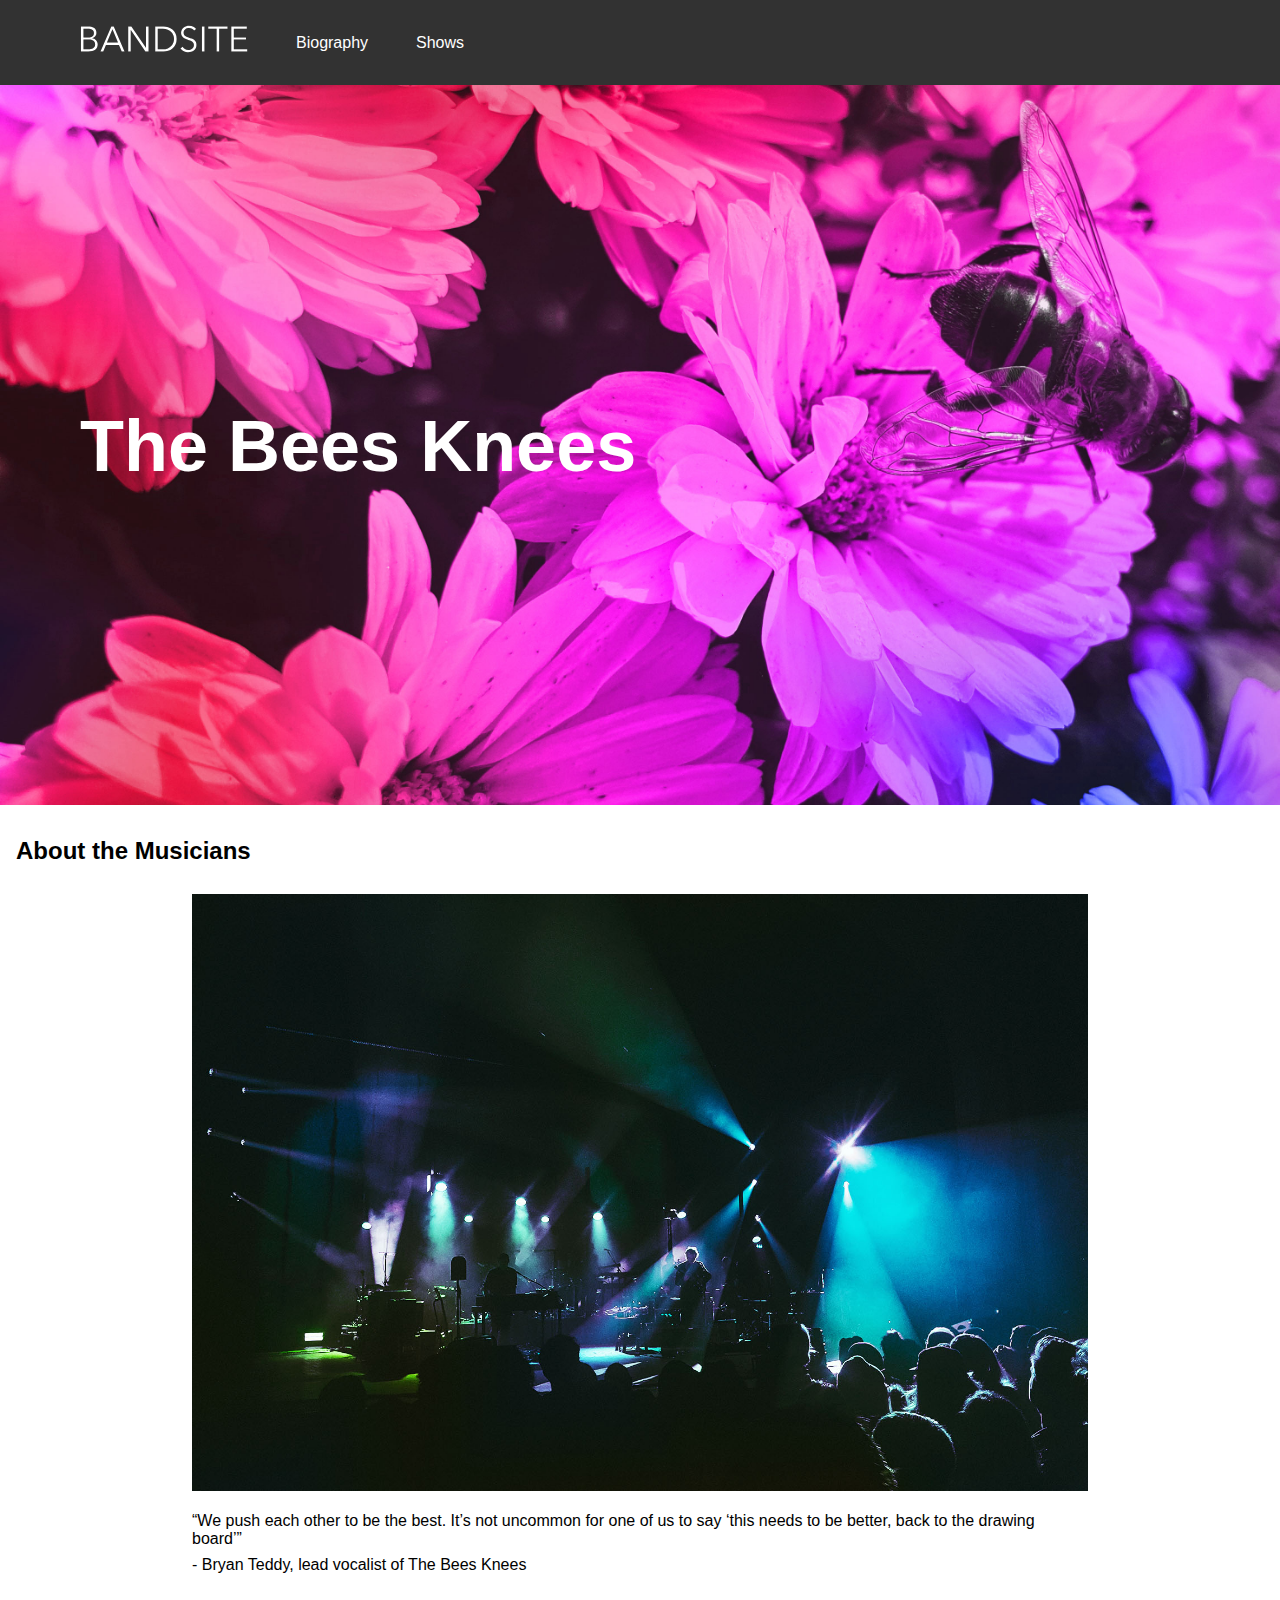
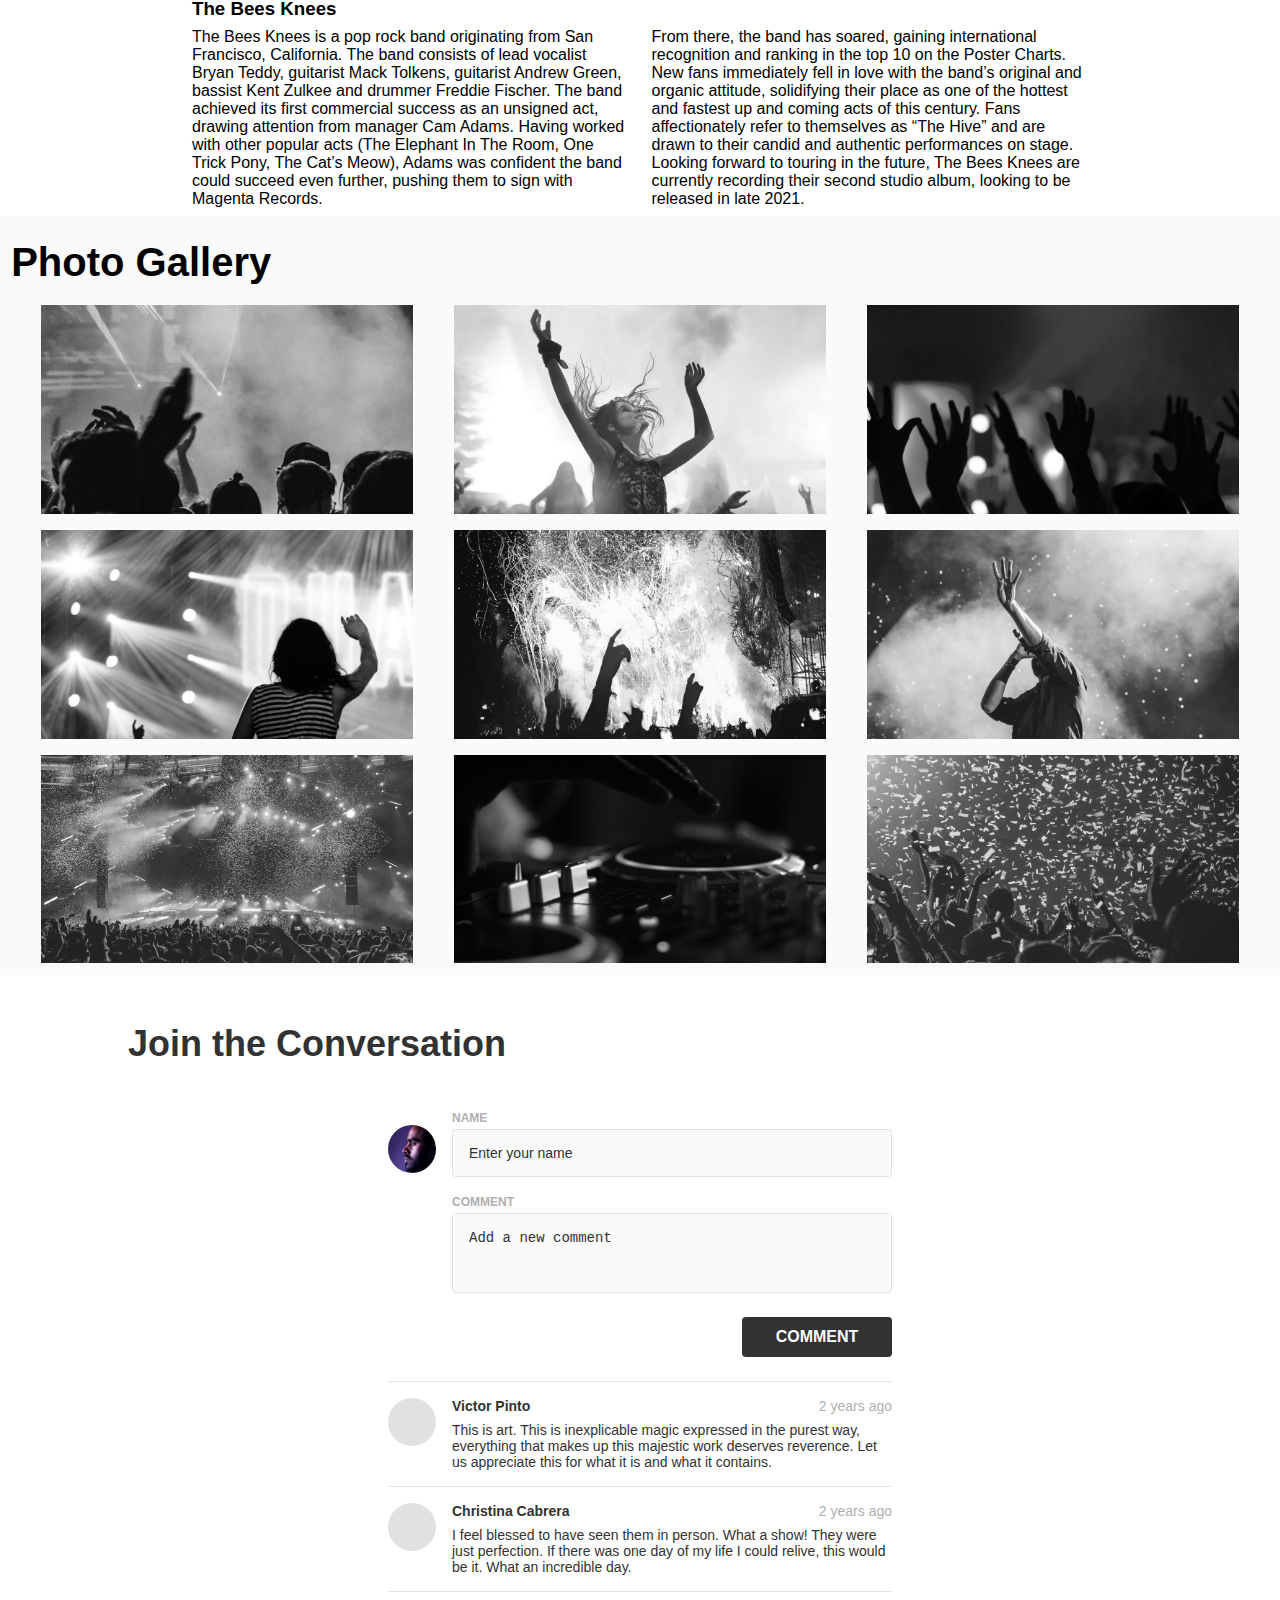
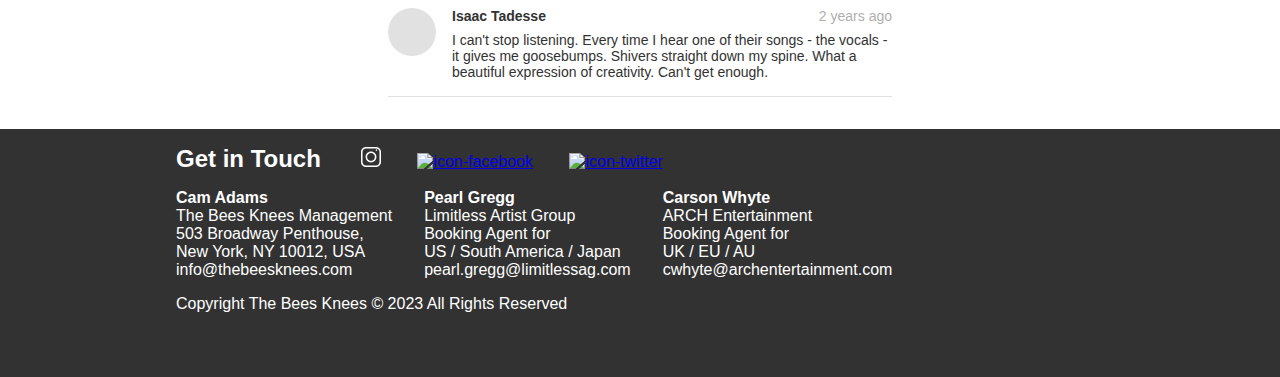
==== commit 0f8de8c3: "FIX more changes on styles" ====
--- a/index.html
+++ b/index.html
@@ -234,7 +234,7 @@
                     <section class="footer__logo footer__logo--mobile">
                         <a class="footer__link--mobile" href="#home"><img src="./assets/logo/Logo-bandsite.svg"
                                 alt="bandsite logo"></a>
-                        <p class="footer__copy">Copyright The Bees Knees © 2021 All Rights Reserved</p>
+                        <p class="footer__copy">Copyright The Bees Knees © 2023 All Rights Reserved</p>
                     </section>
                 </section>
 
--- a/styles/bio.css
+++ b/styles/bio.css
@@ -1,14 +1,3 @@
-* {
-  box-sizing: border-box;
-  margin: 0;
-  padding: 0;
-}
-
-body {
-  width: 100%;
-  overflow-x: hidden;
-}
-
 html {
   font-family: "Avenir Next", sans-serif;
 }
@@ -59,634 +48,694 @@
   }
 }
 
+* {
+  box-sizing: border-box;
+  margin: 0;
+  padding: 0;
+}
+
+body {
+  width: 100%;
+  overflow-x: hidden;
+}
+
 .wrapper--header {
-    width: 100vw;
-    max-width: 100%;
-    background: #323232;
-  }
-  
+  width: 100%;
+  background: #323232;
+}
+
+.navbar {
+  background-color: #323232;
+  display: flex;
+  flex-direction: column;
+  align-items: flex-start;
+  padding: 16px;
+  width: 100%;
+}
+
+.navbar__logo {
+  display: flex;
+  align-items: center;
+  margin-bottom: 16px;
+}
+
+.navbar__img {
+  width: auto;
+  height: 20px;
+}
+
+.navbar__list {
+  display: flex;
+  flex-direction: row;
+  align-items: center;
+  padding: 0;
+  margin: 0;
+  list-style-type: none;
+}
+
+.navbar__item {
+  margin-right: 24px;
+}
+
+.navbar__link {
+  color: #FFFFFF;
+  text-decoration: none;
+  padding: 4px 0;
+  display: inline-block;
+}
+
+@media screen and (min-width: 768px) {
   .navbar {
-    background-color: #323232;
+    flex-direction: row;
+    align-items: center;
+    padding: 0 36px;
+  }
+
+  .navbar__logo {
+    margin-bottom: 0;
+    margin-right: 36px;
+  }
+
+  .navbar__img {
+    height: 24px;
+  }
+
+  .navbar__item {
+    margin-right: 36px;
+  }
+
+  .navbar__link {
+    padding: 24px 0;
+  }
+}
+
+@media screen and (min-width: 1280px) {
+  .navbar {
+    padding: 0 80px;
+  }
+
+  .navbar__img {
+    height: 28px;
+  }
+
+  .navbar__logo {
+    margin-right: 48px;
+  }
+
+  .navbar__item {
+    margin-right: 48px;
+  }
+}
+
+.hero__text{
+  font-size: 60px;
+  color: #FFFFFF;
+  margin: 0;
+  padding-top: 25%;
+  padding-left: 16px;
+}
+
+
+@media screen and (min-width: 768px) {
+  .wrapper--hero {
+    height: 60vh;
+  }
+
+  .hero__text {
+    font-size: 60px;
+    padding-left: 36px;
+    max-width: 60%;
+  }
+}
+
+@media screen and (min-width: 1280px) {
+  .wrapper--hero {
+    height: 80vh;
+  }
+
+  .hero__text {
+    font-size: 72px;
+    padding-left: 80px;
+    max-width: 50%;
+  }
+}
+
+.wrapper--hero{
+  min-width: 100%;
+  max-width: 100%;
+  min-height: 40rem;
+  background-image: url("../assets/images/hero-bio.jpg");
+  background-position: center;
+  background-repeat: no-repeat;
+  background-size: cover;
+}
+
+.about__title{
+  margin: 24px 16px 16px 16px;
+  font-size: 36px;
+}
+
+.about__img{
+  padding: 0.3rem 0;
+  width: 70%;
+  height: 70%;
+  -o-object-fit: cover;
+     object-fit: cover;
+  -o-object-position: bottom;
+     object-position: bottom;
+     display: block;
+     margin-left: auto;
+     margin-right: auto;
+     width: 70%;
+     height: 30%;
+}
+
+.about__title, .about__autor, .about__bio, .about__subtitle, .about__paragraph {
+  padding: 0.5rem 0;
+}
+
+.about__quote{
+  margin-top: 16px;
+  margin-left: auto;
+  margin-right: auto;
+  width:70%;
+}
+
+.about__bio{
+  margin-left: auto;
+  margin-right: auto;
+  width: 70%;
+}
+
+.about__subtitle{
+  margin-bottom: 0;
+}
+
+.about__text{
+  display: flex;
+}
+
+@media screen and (max-width: 768px) {
+  .about__text {
+    display: flex;
+    flex-direction: column;
+  }
+}
+
+.about__paragraph1{
+  padding-right: 0.7rem;
+}
+
+.about__paragraph2{
+  padding-left: 0.7rem;
+}
+
+@media screen and (max-width: 768px) {
+  .about__paragraph2{
+    padding-left: 0;
+  }
+}
+
+.wrapper--gallery {
+  width: 100%;
+  background: #FAFAFA;
+}
+
+.gallery__images-list{
+  padding:4px;
+  display: flex;
+  flex-wrap: wrap;
+  margin-left: 16px;
+  margin-right: 16px;
+}
+
+.gallery__img {
+  padding: 0.5rem 0;
+  width: 30%;
+  filter: grayscale(100%)
+}
+
+.gallery__row{
+  display: flex;
+justify-content: space-around;
+
+}
+
+.wrapper--footer {
+  width: 100%;
+  background: #323232;
+}
+
+.footer__content {
+  padding: 0;
+}
+
+.footer__contacts {
+  display: flex;
+  flex-direction: row;
+  width: 100%;
+  margin-left: 2rem;
+}
+
+.footer__info{
+  padding: 1rem;
+}
+
+.footer__medias {
+  display: flex;
+  flex-direction: row;
+  align-items: center;
+  margin-left: 3rem;
+}
+
+.footer__links{
+  margin-left: 1.5rem;
+}
+
+.footer__email{
+  text-decoration: none ;
+  color: white;
+}
+
+.footer__title{
+  color: white;
+}
+
+.footer__icon{
+  margin-left: 1rem;
+  margin-right: 1rem;
+}
+
+.about__title, .gallery__title, .comments__title, .footer__title {
+  font-size: 1.5rem;
+}
+
+.gallery__title {
+  padding: 1rem 0 0 0;
+}
+@media screen and (min-width: 768px) {
+  .gallery__title {
+    padding: 1.5rem 0 0.5rem 1rem;
+    font-size: 2rem;
+  }
+}
+@media screen and (min-width: 1280px) {
+  .gallery__title {
+    font-size: 2.5rem;
+    padding: 1.5rem 0 0.5rem 0.7rem;
+  }
+}
+
+@media screen and (min-width: 768px) {
+  .footer__link--mobile {
+    display: none;
+  }
+}
+@media screen and (min-width: 1280px) {
+  .footer__link--mobile {
+    display: none;
+  }
+}
+@media screen and (min-width: 768px) {
+  .footer__link--desktop {
+    display: flex;
+
+  }
+}
+
+@media screen and (min-width: 768px) {
+  .footer__social {
     display: flex;
     flex-direction: row;
     align-items: center;
-    justify-content: left;
-  }
-  .navbar__img {
-    width: 100%;
-    height: 1.9vh;
-    margin: 1.5rem 0 0 0;
-  }
-
-  @media screen and (min-width: 768px) {
-    .navbar__img {
-      width: 100%;
-      height: 1.6vh;
-      margin: 2rem 1.4rem;
-    }
-  }
-  @media screen and (min-width: 1280px) {
-    .navbar__img {
-      width: 100%;
-      height: 1.6vh;
-      margin: 2rem 4.5rem;
-    }
-  }
-  .navbar__list {
-    display: flex;
-    flex-direction: row;
-    align-items: flex-end;
-    justify-content: space-around;
-    position: relative;
-    top: 0.5rem;
-    padding: 0;
-    margin: 0.3rem 0;
-
-
-  }
-  .navbar__list li{
-    list-style-type: none; /* get rid off the bullet point */
-    margin-left: 2rem;
-
-  }
-  .navbar__link {
-    color: #FFFFFF;
-    text-decoration: none ;/* get rid off the underline of the li */
-    margin-left: 3rem;
-  }
-  .navbar__link--desactive {
-    color: #dedede;
-  }
-  .navbar__link--desactive:hover, .navbar__link--desactive:focus {
-    color: #FFFFFF;
-  }
-
-  .hero__text{
-    font-size: 60px;
-    color: #FFFFFF;
-    margin: 0;
-    padding-top: 25%;
-    padding-left: 16px;
-  }
-
-  .wrapper--hero{
-    width: 100vw;
-    max-width: 100%;
-    min-height: 40rem;
-    background-image: url("../assets/images/hero-bio.jpg");
-    background-position: center;
-    background-repeat: no-repeat;
-    background-size: cover;
-  }
-
-  .about__title{
-    margin: 24px 16px 16px 16px;
-    font-size: 36px;
-  }
-
-  .about__img{
-    padding: 0.3rem 0;
-    width: 70%;
-    height: 70%;
-    -o-object-fit: cover;
-       object-fit: cover;
-    -o-object-position: bottom;
-       object-position: bottom;
-       display: block;
-       margin-left: auto;
-       margin-right: auto;
-       width: 70%;
-       height: 30%;
-  }
-
-  .about__title, .about__autor, .about__bio, .about__subtitle, .about__paragraph {
-    padding: 0.5rem 0;
-  }
-
-  .about__quote{
-    margin-top: 16px;
-    margin-left: auto;
-    margin-right: auto;
-    width:70%;
-  }
-
-  .about__bio{
-    margin-left: auto;
-    margin-right: auto;
-    width: 70%;
-  }
-
-  .about__subtitle{
-    margin-bottom: 0;
-  }
-
-  .about__text{
-    display: flex;
-  }
-
-  @media screen and (max-width: 768px) {
-    .about__text {
-      display: flex;
-      flex-direction: column;
-    }
-  }
-
-  .about__paragraph1{
-    padding-right: 0.7rem;
-  }
-
-  .about__paragraph2{
-    padding-left: 0.7rem;
-  }
-
-  @media screen and (max-width: 768px) {
-    .about__paragraph2{
-      padding-left: 0;
-    }
-  }
-
-  .wrapper--gallery {
-    width: 100vw;
-    max-width: 100%;
-    background: #FAFAFA;
-  }
-
-  .gallery__images-list{
-    padding:4px;
-    display: flex;
-    flex-wrap: wrap;
-    margin-left: 16px;
-    margin-right: 16px;
-  }
-
-  .gallery__img {
-    padding: 0.5rem 0;
-    width: 30%;
-  }
-
-  .gallery__row{
-    display: flex;
-  justify-content: space-around;
-
-  }
-
-  .wrapper--footer {
-    width: 100vw;
-    max-width: 100%;
-    background: #323232;
-  }
-
-  .footer__content {
-    padding: 0;
-  }
-
-  .footer__contacts {
-    display: flex;
-    flex-direction: row;
-    width: 100%;
-    margin-left: 2rem;
-  }
-
-  .footer__info{
-    padding: 1rem;
-  }
-
+    justify-content: space-between;
+  }
+}
+@media screen and (min-width: 768px) {
   .footer__medias {
     display: flex;
     flex-direction: row;
     align-items: center;
-    margin-left: 3rem;
-  }
-
-  .footer__links{
-    margin-left: 1.5rem;
-  }
-
-  .footer__email{
-    text-decoration: none ;
-    color: white;
-  }
-
-  .footer__title{
-    color: white;
-  }
-
-  .footer__icon{
-    margin-left: 1rem;
-    margin-right: 1rem;
-  }
-
-  .about__title, .gallery__title, .comments__title, .footer__title {
-    font-size: 1.5rem;
-  }
-
-  .gallery__title {
-    padding: 1rem 0 0 0;
-  }
-  @media screen and (min-width: 768px) {
-    .gallery__title {
-      padding: 1.5rem 0 0.5rem 1rem;
-      font-size: 2rem;
-    }
-  }
-  @media screen and (min-width: 1280px) {
-    .gallery__title {
-      font-size: 2.5rem;
-      padding: 1.5rem 0 0.5rem 0.7rem;
-    }
-  }
-
-  @media screen and (min-width: 768px) {
-    .footer__link--mobile {
-      display: none;
-    }
-  }
-  @media screen and (min-width: 1280px) {
-    .footer__link--mobile {
-      display: none;
-    }
-  }
-  @media screen and (min-width: 768px) {
-    .footer__link--desktop {
-      display: flex;
-
-    }
-  }
-
-  @media screen and (min-width: 768px) {
-    .footer__social {
-      display: flex;
-      flex-direction: row;
-      align-items: center;
-      justify-content: space-between;
-    }
-  }
-  @media screen and (min-width: 768px) {
-    .footer__medias {
-      display: flex;
-      flex-direction: row;
-      align-items: center;
-      justify-content: space-between;
-    }
-  }
-
-  .footer__link--mobile{
-    margin-left: 2.5rem;
-  }
-  @media screen and (min-width: 768px) {
-    .footer__logo--mobile {
-      margin: 0;
-    }
-  }
-
-  .footer__social{
-    display: flex;
     justify-content: space-between;
   }
-
-  .footer__info{
-    color: white;
-  }
-
-  .footer__ticon{
-    display: flex;
-    flex-wrap: nowrap;
-    align-items: center;
-  }
-
+}
+
+.footer__link--mobile{
+  margin-left: 2.5rem;
+}
+@media screen and (min-width: 768px) {
+  .footer__logo--mobile {
+    margin: 0;
+  }
+}
+
+.footer__social{
+  display: flex;
+  justify-content: space-between;
+}
+
+.footer__info{
+  color: white;
+}
+
+.footer__ticon{
+  display: flex;
+  flex-wrap: nowrap;
+  align-items: center;
+}
+
+.footer__logo--tablet {
+  display: flex;
+  padding: 0.5rem;
+  margin-left: auto;
+}
+
+
+@media screen and (min-width: 768px) {
   .footer__logo--tablet {
     display: flex;
-    padding: 0.5rem;
-    margin-left: auto;
-  }
-
-
-  @media screen and (min-width: 768px) {
-    .footer__logo--tablet {
-      display: flex;
-      padding: 0.5rem 0 0.5rem 1.5rem;
-
-    }
-  }
-  @media screen and (max-width: 1280px) {
-    .footer__logo--tablet {
-      display: none;
-    }
-  }
-
-  .footer__copy{
-    color:white;
-    margin-left: 3rem;
-    padding-bottom: 3rem;
-  }
-
-  @media screen and (min-width: 768px) {
-    .footer {
-      display: flex;
-      flex-direction: row;
-      align-items: flex-start;
-      justify-content: space-between;
-      padding: 1rem 2rem;
-    }
-  }
-  @media screen and (min-width: 1280px) {
-    .footer {
-      padding: 1rem 8rem;
-      max-width: 1280px;
-      margin: 0 auto;
-    }
-  }
-
-  .wrapper--comments {
-    width: 100vw;
-    max-width: 100%;
-    background: #FFFFFF;
-  }
-
-  .comments {
-    background-color: #FFFFFF;
-    color: #323232;
-  }
-  .comments-wrapper {
-    padding: 1rem;
-  }
-  @media screen and (min-width: 768px) {
-    .comments-wrapper {
-      padding: 2rem;
-    }
-  }
-  @media screen and (min-width: 1280px) {
-    .comments-wrapper {
-      margin: 0 auto;
-      padding: 2rem 8rem;
-      max-width: 1280px;
-    }
-  }
-  .comments__content-wrapper {
-    padding: 1rem 0 0.5rem;
-  }
-  @media screen and (min-width: 768px) {
-    .comments__content-wrapper {
-      padding: 1.25rem 3.5rem 0;
-    }
-  }
-  @media screen and (min-width: 1280px) {
-    .comments__content-wrapper {
-      padding: 1.25rem 16.25rem 0;
-    }
-  }
-  .comments__title {
-    padding: 0.5rem 0 0;
-    font-weight: 600;
-  }
-  @media screen and (min-width: 768px) {
-    .comments__title {
-      padding: 1rem 0 1.5rem;
-      font-size: 2.25rem;
-    }
-  }
-  
-  .comments__add-comment-wrapper {
-    border-bottom: solid 0.0625rem #E1E1E1;
-    display: flex;
-    justify-content: space-between;
-    gap: 1rem;
-  }
-  
-  .comments__item {
-    display: flex;
-    justify-content: space-between;
-    font-size: 0.8125rem;
-    border-bottom: solid 0.0625rem #E1E1E1;
-    padding: 1rem 0 0.5rem;
-    gap: 1rem;
-    flex-grow: 0;
-  }
-  @media screen and (min-width: 768px) {
-    .comments__item {
-      font-size: 0.875rem;
-    }
-  }
-  
-  .comments__form-wrapper {
-    padding: 0.5rem 0;
-  }
-  @media screen and (min-width: 768px) {
-    .comments__form-wrapper {
-      padding: 1.25rem 3.5rem 0;
-    }
-  }
-  @media screen and (min-width: 1280px) {
-    .comments__form-wrapper {
-      padding: 1.25rem 6rem 0;
-    }
-  }
-  
-  .comments {
-    background-color: #FFFFFF;
-    color: #323232;
-  }
-  .comments-wrapper {
-    padding: 1rem;
-  }
-  @media screen and (min-width: 768px) {
-    .comments-wrapper {
-      padding: 2rem;
-    }
-  }
-  @media screen and (min-width: 1280px) {
-    .comments-wrapper {
-      margin: 0 auto;
-      padding: 2rem 8rem;
-      max-width: 1280px;
-    }
-  }
-  .comments__title {
-    padding: 0.5rem 0 0;
-    font-weight: 600;
-  }
-  @media screen and (min-width: 768px) {
-    .comments__title {
-      padding: 1rem 0 1.5rem;
-      font-size: 2.25rem;
-    }
-  }
-  .comments__content-wrapper {
-    padding: 1rem 0 0.5rem;
-  }
-  @media screen and (min-width: 768px) {
-    .comments__content-wrapper {
-      padding: 1.25rem 3.5rem 0;
-    }
-  }
-  @media screen and (min-width: 1280px) {
-    .comments__content-wrapper {
-      padding: 1.25rem 16.25rem 0;
-    }
-  }
-  .comments__add-comment-wrapper {
-    border-bottom: solid 0.0625rem #E1E1E1;
+    padding: 0.5rem 0 0.5rem 1.5rem;
+
+  }
+}
+@media screen and (max-width: 1280px) {
+  .footer__logo--tablet {
+    display: none;
+  }
+}
+
+.footer__copy{
+  color:white;
+  margin-left: 3rem;
+  padding-bottom: 3rem;
+}
+
+@media screen and (min-width: 768px) {
+  .footer {
     display: flex;
     flex-direction: row;
+    align-items: flex-start;
     justify-content: space-between;
-    align-items: stretch;
-    gap: 1rem;
-  }
+    padding: 1rem 2rem;
+  }
+}
+@media screen and (min-width: 1280px) {
+  .footer {
+    padding: 1rem 8rem;
+    max-width: 1280px;
+    margin: 0 auto;
+  }
+}
+
+.wrapper--comments {
+  width: 100%;
+  background: #FFFFFF;
+}
+
+.comments {
+  background-color: #FFFFFF;
+  color: #323232;
+}
+.comments-wrapper {
+  padding: 1rem;
+}
+@media screen and (min-width: 768px) {
+  .comments-wrapper {
+    padding: 2rem;
+  }
+}
+@media screen and (min-width: 1280px) {
+  .comments-wrapper {
+    margin: 0 auto;
+    padding: 2rem 8rem;
+    max-width: 1280px;
+  }
+}
+.comments__content-wrapper {
+  padding: 1rem 0 0.5rem;
+}
+@media screen and (min-width: 768px) {
+  .comments__content-wrapper {
+    padding: 1.25rem 3.5rem 0;
+  }
+}
+@media screen and (min-width: 1280px) {
+  .comments__content-wrapper {
+    padding: 1.25rem 16.25rem 0;
+  }
+}
+.comments__title {
+  padding: 0.5rem 0 0;
+  font-weight: 600;
+}
+@media screen and (min-width: 768px) {
+  .comments__title {
+    padding: 1rem 0 1.5rem;
+    font-size: 2.25rem;
+  }
+}
+
+.comments__add-comment-wrapper {
+  border-bottom: solid 0.0625rem #E1E1E1;
+  display: flex;
+  justify-content: space-between;
+  gap: 1rem;
+}
+
+.comments__item {
+  display: flex;
+  justify-content: space-between;
+  font-size: 0.8125rem;
+  border-bottom: solid 0.0625rem #E1E1E1;
+  padding: 1rem 0 0.5rem;
+  gap: 1rem;
+  flex-grow: 0;
+}
+@media screen and (min-width: 768px) {
   .comments__item {
-    display: flex;
-    flex-direction: row;
-    justify-content: space-between;
-    align-items: stretch;
-    font-size: 0.8125rem;
-    border-bottom: solid 0.0625rem #E1E1E1;
-    padding: 1rem 0 0.5rem;
-    gap: 1rem;
-    flex-grow: 0;
-  }
-  @media screen and (min-width: 768px) {
-    .comments__item {
-      font-size: 0.875rem;
-    }
-  }
-  .comments__item-info {
-    display: flex;
-    flex-direction: row;
-    justify-content: space-between;
-    align-items: stretch;
-  }
-  .comments__item-details {
-    width: 100%;
-  }
-  .comments__item-name {
-    font-weight: 600;
-  }
-  .comments__item-date {
-    color: #AFAFAF;
-  }
-  .comments__item-text {
-    padding: 0.5rem 0;
-    word-wrap: break-word;
-    white-space: pre-wrap;
-    overflow-wrap: break-word;
-  }
+    font-size: 0.875rem;
+  }
+}
+
+.comments__form-wrapper {
+  padding: 0.5rem 0;
+}
+@media screen and (min-width: 768px) {
+  .comments__form-wrapper {
+    padding: 1.25rem 3.5rem 0;
+  }
+}
+@media screen and (min-width: 1280px) {
+  .comments__form-wrapper {
+    padding: 1.25rem 6rem 0;
+  }
+}
+
+.comments {
+  background-color: #FFFFFF;
+  color: #323232;
+}
+.comments-wrapper {
+  padding: 1rem;
+}
+@media screen and (min-width: 768px) {
+  .comments-wrapper {
+    padding: 2rem;
+  }
+}
+@media screen and (min-width: 1280px) {
+  .comments-wrapper {
+    margin: 0 auto;
+    padding: 2rem 8rem;
+    max-width: 1280px;
+  }
+}
+.comments__title {
+  padding: 0.5rem 0 0;
+  font-weight: 600;
+}
+@media screen and (min-width: 768px) {
+  .comments__title {
+    padding: 1rem 0 1.5rem;
+    font-size: 2.25rem;
+  }
+}
+.comments__content-wrapper {
+  padding: 1rem 0 0.5rem;
+}
+@media screen and (min-width: 768px) {
+  .comments__content-wrapper {
+    padding: 1.25rem 3.5rem 0;
+  }
+}
+@media screen and (min-width: 1280px) {
+  .comments__content-wrapper {
+    padding: 1.25rem 16.25rem 0;
+  }
+}
+.comments__add-comment-wrapper {
+  border-bottom: solid 0.0625rem #E1E1E1;
+  display: flex;
+  flex-direction: row;
+  justify-content: space-between;
+  align-items: stretch;
+  gap: 1rem;
+}
+.comments__item {
+  display: flex;
+  flex-direction: row;
+  justify-content: space-between;
+  align-items: stretch;
+  font-size: 0.8125rem;
+  border-bottom: solid 0.0625rem #E1E1E1;
+  padding: 1rem 0 0.5rem;
+  gap: 1rem;
+  flex-grow: 0;
+}
+@media screen and (min-width: 768px) {
+  .comments__item {
+    font-size: 0.875rem;
+  }
+}
+.comments__item-info {
+  display: flex;
+  flex-direction: row;
+  justify-content: space-between;
+  align-items: stretch;
+}
+.comments__item-details {
+  width: 100%;
+}
+.comments__item-name {
+  font-weight: 600;
+}
+.comments__item-date {
+  color: #AFAFAF;
+}
+.comments__item-text {
+  padding: 0.5rem 0;
+  word-wrap: break-word;
+  white-space: pre-wrap;
+  overflow-wrap: break-word;
+}
+.comments__avatar--img {
+  width: 2.25rem;
+  height: 2.25rem;
+  border-radius: 50%;
+  flex-shrink: 0;
+  margin-top: 1rem;
+  -o-object-fit: cover;
+     object-fit: cover;
+  -o-object-position: 10%;
+     object-position: 10%;
+}
+@media screen and (min-width: 768px) {
   .comments__avatar--img {
-    width: 2.25rem;
-    height: 2.25rem;
-    border-radius: 50%;
-    flex-shrink: 0;
-    margin-top: 1rem;
-    -o-object-fit: cover;
-       object-fit: cover;
-    -o-object-position: 10%;
-       object-position: 10%;
-  }
-  @media screen and (min-width: 768px) {
-    .comments__avatar--img {
-      width: 3rem;
-      height: 3rem;
-    }
-  }
+    width: 3rem;
+    height: 3rem;
+  }
+}
+.comments__avatar--grey {
+  width: 2.25rem;
+  height: 2.25rem;
+  border-radius: 50%;
+  flex-shrink: 0;
+  margin-top: 0;
+  background-color: #E1E1E1;
+}
+@media screen and (min-width: 768px) {
   .comments__avatar--grey {
-    width: 2.25rem;
-    height: 2.25rem;
-    border-radius: 50%;
-    flex-shrink: 0;
-    margin-top: 0;
-    background-color: #E1E1E1;
-  }
-  @media screen and (min-width: 768px) {
-    .comments__avatar--grey {
-      width: 3rem;
-      height: 3rem;
-    }
-  }
-  
-  .form {
-    display: flex;
-    flex-direction: column;
-    width: 100%;
-  }
+    width: 3rem;
+    height: 3rem;
+  }
+}
+
+.form {
+  display: flex;
+  flex-direction: column;
+  width: 100%;
+}
+.form__label {
+  color: #AFAFAF;
+  text-transform: uppercase;
+  font-weight: 600;
+  font-size: 0.625rem;
+  margin: 0.125rem 0;
+}
+@media screen and (min-width: 768px) {
   .form__label {
-    color: #AFAFAF;
-    text-transform: uppercase;
-    font-weight: 600;
-    font-size: 0.625rem;
-    margin: 0.125rem 0;
-  }
-  @media screen and (min-width: 768px) {
-    .form__label {
-      font-size: 0.75rem;
-    }
-  }
+    font-size: 0.75rem;
+  }
+}
+.form__input-name, .form__input-comment {
+  height: 2.25rem;
+  width: 100%;
+  border-radius: 0.25rem;
+  border: solid 0.0625rem #E1E1E1;
+  background-color: #FAFAFA;
+  margin: 0.125rem 0 1rem;
+  padding: 0.75rem;
+  color: #323232;
+}
+@media screen and (min-width: 768px) {
   .form__input-name, .form__input-comment {
-    height: 2.25rem;
-    width: 100%;
-    border-radius: 0.25rem;
-    border: solid 0.0625rem #E1E1E1;
-    background-color: #FAFAFA;
-    margin: 0.125rem 0 1rem;
-    padding: 0.75rem;
-    color: #323232;
-  }
-  @media screen and (min-width: 768px) {
-    .form__input-name, .form__input-comment {
-      height: 3rem;
-      padding: 1rem;
-    }
-  }
+    height: 3rem;
+    padding: 1rem;
+  }
+}
+.form__input-name::-moz-placeholder, .form__input-comment::-moz-placeholder {
+  color: #323232;
+  font-size: 0.8125rem;
+}
+.form__input-name::placeholder, .form__input-comment::placeholder {
+  color: #323232;
+  font-size: 0.8125rem;
+}
+@media screen and (min-width: 768px) {
   .form__input-name::-moz-placeholder, .form__input-comment::-moz-placeholder {
-    color: #323232;
-    font-size: 0.8125rem;
+    font-size: 0.875rem;
   }
   .form__input-name::placeholder, .form__input-comment::placeholder {
-    color: #323232;
-    font-size: 0.8125rem;
-  }
-  @media screen and (min-width: 768px) {
-    .form__input-name::-moz-placeholder, .form__input-comment::-moz-placeholder {
-      font-size: 0.875rem;
-    }
-    .form__input-name::placeholder, .form__input-comment::placeholder {
-      font-size: 0.875rem;
-    }
-  }
-  .form__input-name:focus, .form__input-comment:focus {
-    border-color: #323232;
-    background-color: #FFFFFF;
-    outline: none;
-  }
+    font-size: 0.875rem;
+  }
+}
+.form__input-name:focus, .form__input-comment:focus {
+  border-color: #323232;
+  background-color: #FFFFFF;
+  outline: none;
+}
+.form__input-comment {
+  height: 5rem;
+  resize: none;
+}
+@media screen and (min-width: 768px) {
   .form__input-comment {
-    height: 5rem;
-    resize: none;
-  }
-  @media screen and (min-width: 768px) {
-    .form__input-comment {
-      margin-bottom: 1rem;
-    }
-  }
-  .form__input--error {
-    border: 0.0625rem solid #D22D2D !important;
-  }
+    margin-bottom: 1rem;
+  }
+}
+.form__input--error {
+  border: 0.0625rem solid #D22D2D !important;
+}
+.form__btn {
+  height: 2.5rem;
+  border-radius: 0.25rem;
+  width: 100%;
+  border: none;
+  text-transform: uppercase;
+  background-color: #323232;
+  color: #FFFFFF;
+  font-weight: 600;
+  margin: 0.5rem 0 1rem;
+  font-size: 1rem;
+  padding: 0 2rem;
+}
+@media screen and (min-width: 768px) {
   .form__btn {
-    height: 2.5rem;
-    border-radius: 0.25rem;
-    width: 100%;
-    border: none;
-    text-transform: uppercase;
-    background-color: #323232;
-    color: #FFFFFF;
-    font-weight: 600;
-    margin: 0.5rem 0 1rem;
-    font-size: 1rem;
-    padding: 0 2rem;
-  }
-  @media screen and (min-width: 768px) {
-    .form__btn {
-      width: 9.375rem;
-      margin-left: auto;
-      margin-bottom: 1.5rem;
-    }
-  }
-  .form__btn:hover {
-    background-color: #000000;
-  }+    width: 9.375rem;
+    margin-left: auto;
+    margin-bottom: 1.5rem;
+  }
+}
+.form__btn:hover {
+  background-color: #000000;
+}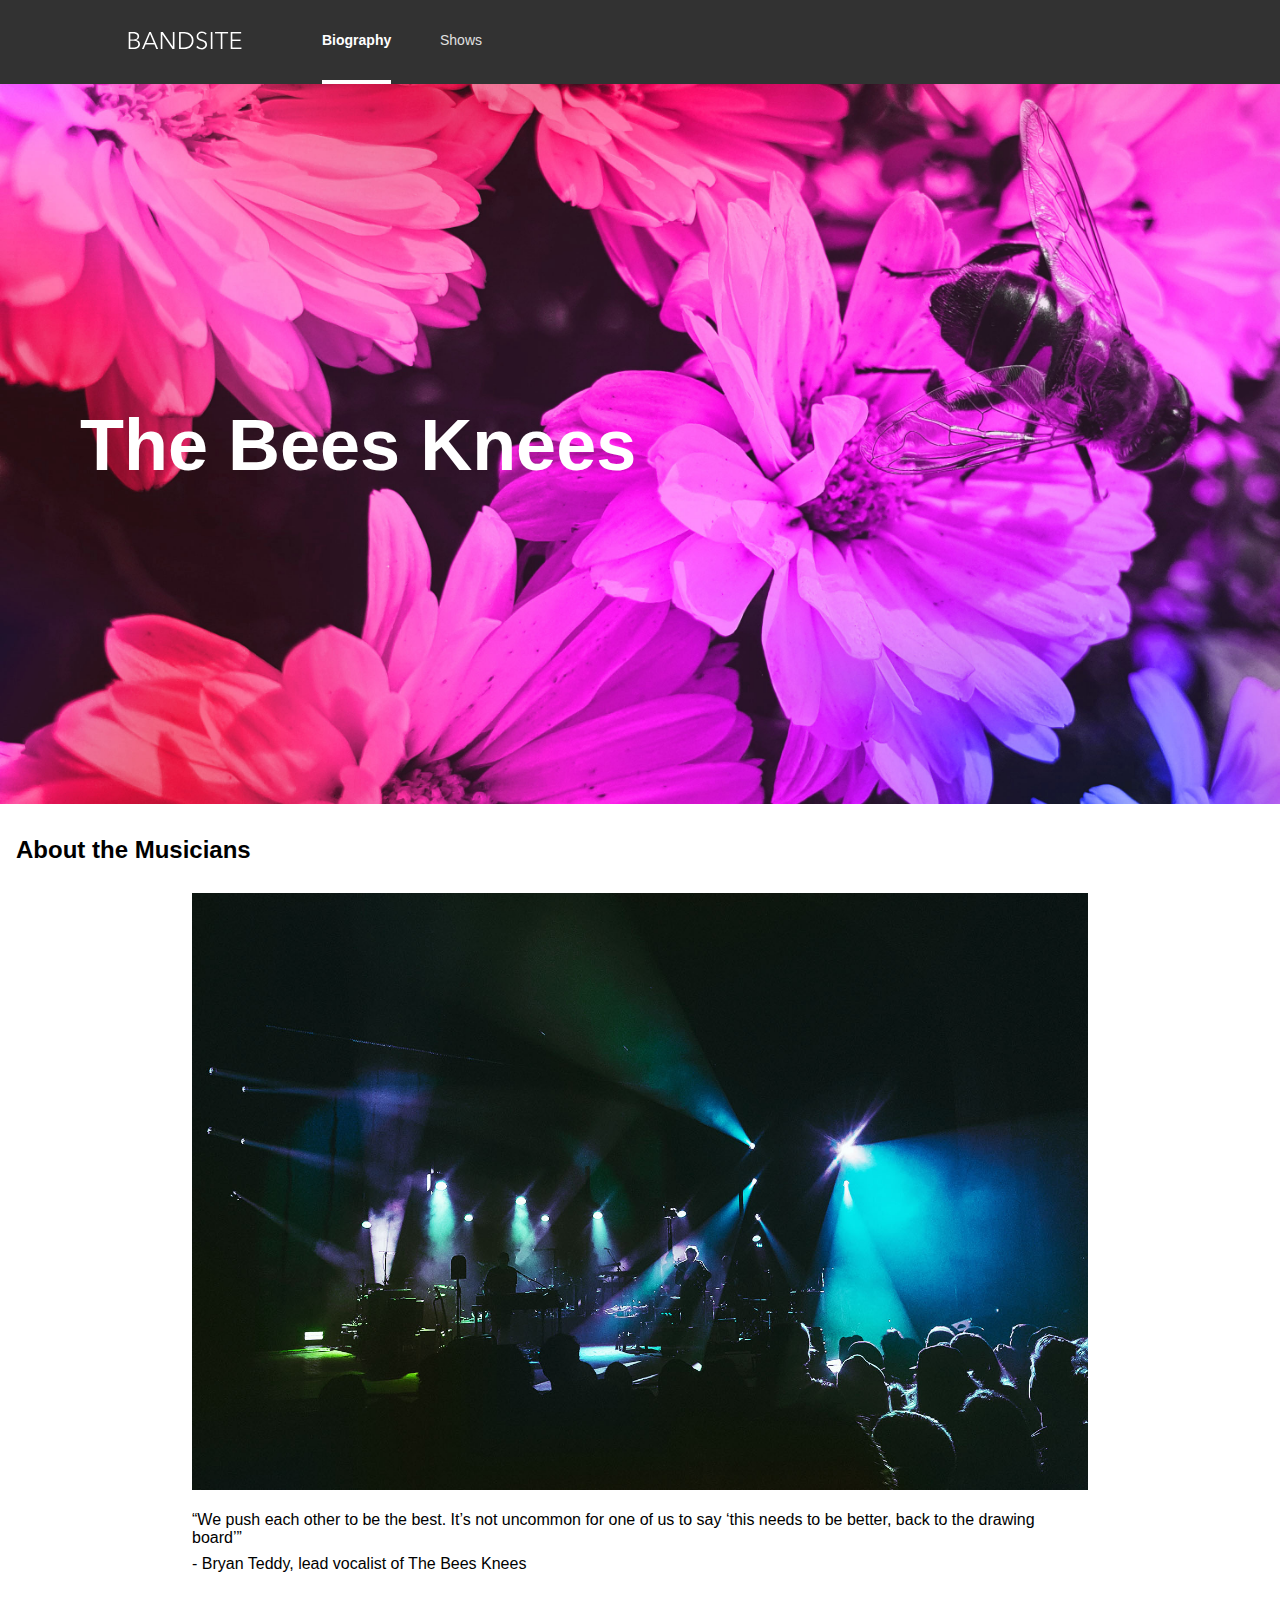
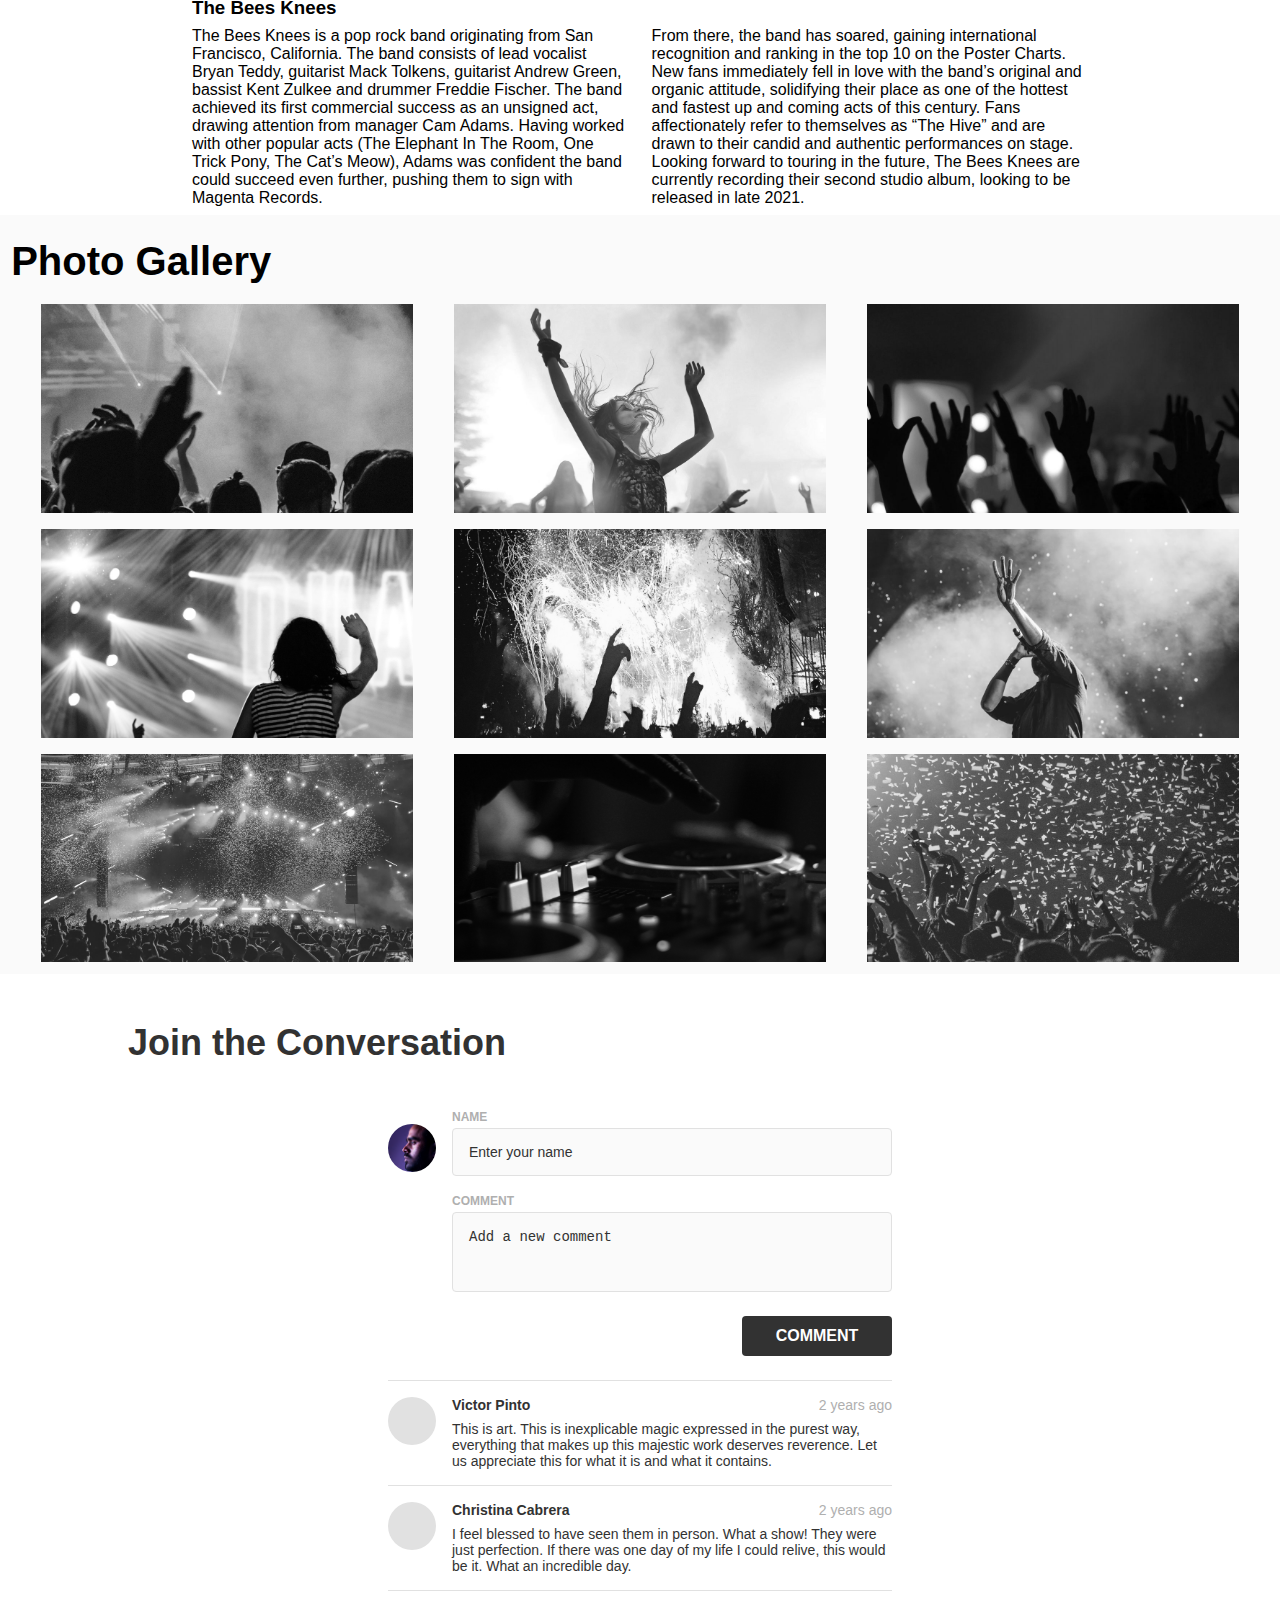
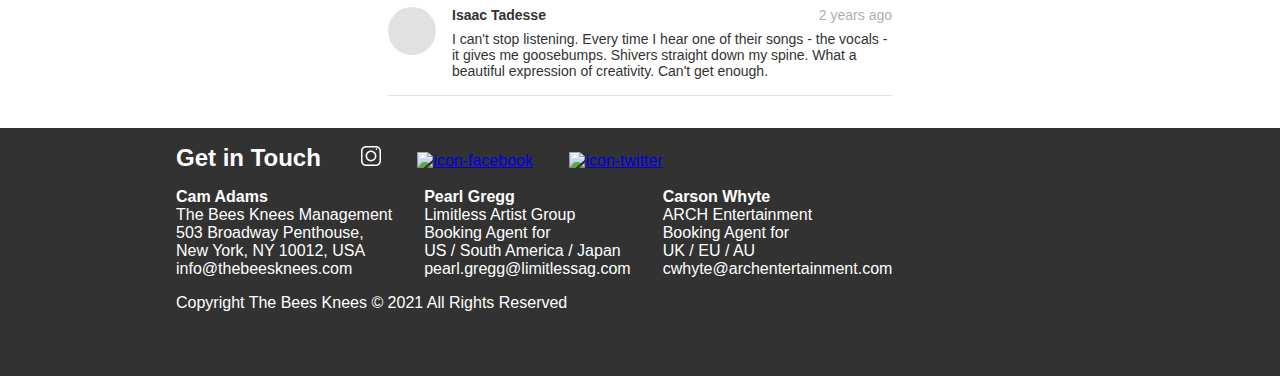
==== commit 5bb16873: "FIX more style and responsive changes" ====
--- a/index.html
+++ b/index.html
@@ -9,26 +9,22 @@
 </head>
 
 <body>
-    <header id="home" class="wrapper--header">
-        <nav class="navbar">
-
-            <div class="navbar__logo">
-                <h1 class="navbar__title">
-                    <a class="navbar__link" href="index.html"><img class="navbar__img"
-                            src="./assets/logo/Logo-bandsite.svg" alt="bandsite logo"></a>
-                </h1>
-            </div>
-
-            <div class="navbar__pages">
-                <ul class="navbar__list">
-                    <li class="navbar__item navbar__item--active"><a class="navbar__link"
-                            href="index.html">Biography</a></li>
-                    <li class="navbar__item navbar__item--desactive"><a class="navbar__link"
-                            href="./pages/shows.html">Shows</a></li>
+    <header class="header">
+        <div class="header-wrapper">
+
+            <a href="index.html">
+                <img class="header__logo" src="assets/logo/Logo-bandsite.svg" alt="Brandsite logo">
+            </a>
+  
+            <nav class="header__nav">
+                <ul class="header__nav-list">
+                    <li class="header__item"><a href="#" class="header__link header__link--active">Biography</a></li>
+                    <li class="header__item"><a href="pages/shows.html" class="header__link">Shows</a></li>
                 </ul>
-            </div>
-
-        </nav>
+            </nav>
+        </div>
+
+
     </header>
 
     <section class="wrapper--hero">
@@ -234,7 +230,7 @@
                     <section class="footer__logo footer__logo--mobile">
                         <a class="footer__link--mobile" href="#home"><img src="./assets/logo/Logo-bandsite.svg"
                                 alt="bandsite logo"></a>
-                        <p class="footer__copy">Copyright The Bees Knees © 2023 All Rights Reserved</p>
+                        <p class="footer__copy">Copyright The Bees Knees © 2021 All Rights Reserved</p>
                     </section>
                 </section>
 
--- a/styles/bio.css
+++ b/styles/bio.css
@@ -40,6 +40,7 @@
 
 @media screen and (min-width: 768px) {
   .footer__content {
+    padding-top: 4rem;
     width: 100%;
     display: flex;
     flex-direction: column;
@@ -64,87 +65,95 @@
   background: #323232;
 }
 
-.navbar {
+.header {
   background-color: #323232;
-  display: flex;
+}
+.header-wrapper {
+  display: flex;
+  flex-direction: flex;
+  justify-content: center;
+  align-items: center;
   flex-direction: column;
-  align-items: flex-start;
-  padding: 16px;
-  width: 100%;
-}
-
-.navbar__logo {
-  display: flex;
-  align-items: center;
-  margin-bottom: 16px;
-}
-
-.navbar__img {
-  width: auto;
-  height: 20px;
-}
-
-.navbar__list {
-  display: flex;
-  flex-direction: row;
-  align-items: center;
-  padding: 0;
-  margin: 0;
-  list-style-type: none;
-}
-
-.navbar__item {
-  margin-right: 24px;
-}
-
-.navbar__link {
+  width: 100%;
+}
+@media screen and (min-width: 768px) {
+  .header-wrapper {
+    flex-direction: row;
+    padding: 0 2.25rem;
+  }
+}
+@media screen and (min-width: 1280px) {
+  .header-wrapper {
+    margin: 0 auto;
+    padding: 0 8rem;
+    max-width: 1280px;
+  }
+}
+.header__logo {
+  padding-top: 1rem;
+  max-width: 7.5rem;
+}
+@media screen and (min-width: 768px) {
+  .header__logo {
+    padding-top: 0;
+  }
+}
+.header__nav {
+  width: 100%;
+}
+.header__nav-list {
+  display: flex;
+  flex-direction: flex;
+  justify-content: space-between;
+  align-items: baseline;
+  width: 100%;
+}
+@media screen and (min-width: 768px) {
+  .header__nav-list {
+    width: 20rem;
+    padding: 0 5rem;
+  }
+}
+.header__item {
+  width: 100%;
+  text-align: center;
+  list-style-type: none
+}
+@media screen and (min-width: 768px) {
+  .header__item {
+    width: auto;
+  }
+}
+.header__link {
+  font-size: 0.875rem;
+  font-weight: 400;
+  line-height: normal;
+  display: block;
+  padding: 0.5rem 0;
+  color: #E1E1E1;
+  text-decoration :none
+}
+@media screen and (min-width: 768px) {
+  .header__link {
+    padding: 1.5rem 0;
+    text-decoration :none
+  }
+}
+@media screen and (min-width: 1280px) {
+  .header__link {
+    padding: 2rem 0;
+    
+  }
+}
+.header__link--active {
   color: #FFFFFF;
-  text-decoration: none;
-  padding: 4px 0;
-  display: inline-block;
-}
-
-@media screen and (min-width: 768px) {
-  .navbar {
-    flex-direction: row;
-    align-items: center;
-    padding: 0 36px;
-  }
-
-  .navbar__logo {
-    margin-bottom: 0;
-    margin-right: 36px;
-  }
-
-  .navbar__img {
-    height: 24px;
-  }
-
-  .navbar__item {
-    margin-right: 36px;
-  }
-
-  .navbar__link {
-    padding: 24px 0;
-  }
-}
-
-@media screen and (min-width: 1280px) {
-  .navbar {
-    padding: 0 80px;
-  }
-
-  .navbar__img {
-    height: 28px;
-  }
-
-  .navbar__logo {
-    margin-right: 48px;
-  }
-
-  .navbar__item {
-    margin-right: 48px;
-  }
+  border-bottom: #FFFFFF solid 0.25rem;
+  font-weight: 600;
+  text-decoration : none
+}
+.header__link:hover {
+  border-bottom: #FFFFFF solid 0.25rem;
+  color: #FFFFFF;
 }
 
 .hero__text{
@@ -275,6 +284,11 @@
   filter: grayscale(100%)
 }
 
+.gallery__img:hover {
+  filter: grayscale(0%);
+  transition: all ease-in-out 0.2s;
+}
+
 .gallery__row{
   display: flex;
 justify-content: space-around;
@@ -287,6 +301,7 @@
 }
 
 .footer__content {
+  padding-top: 4rem;
   padding: 0;
 }
 
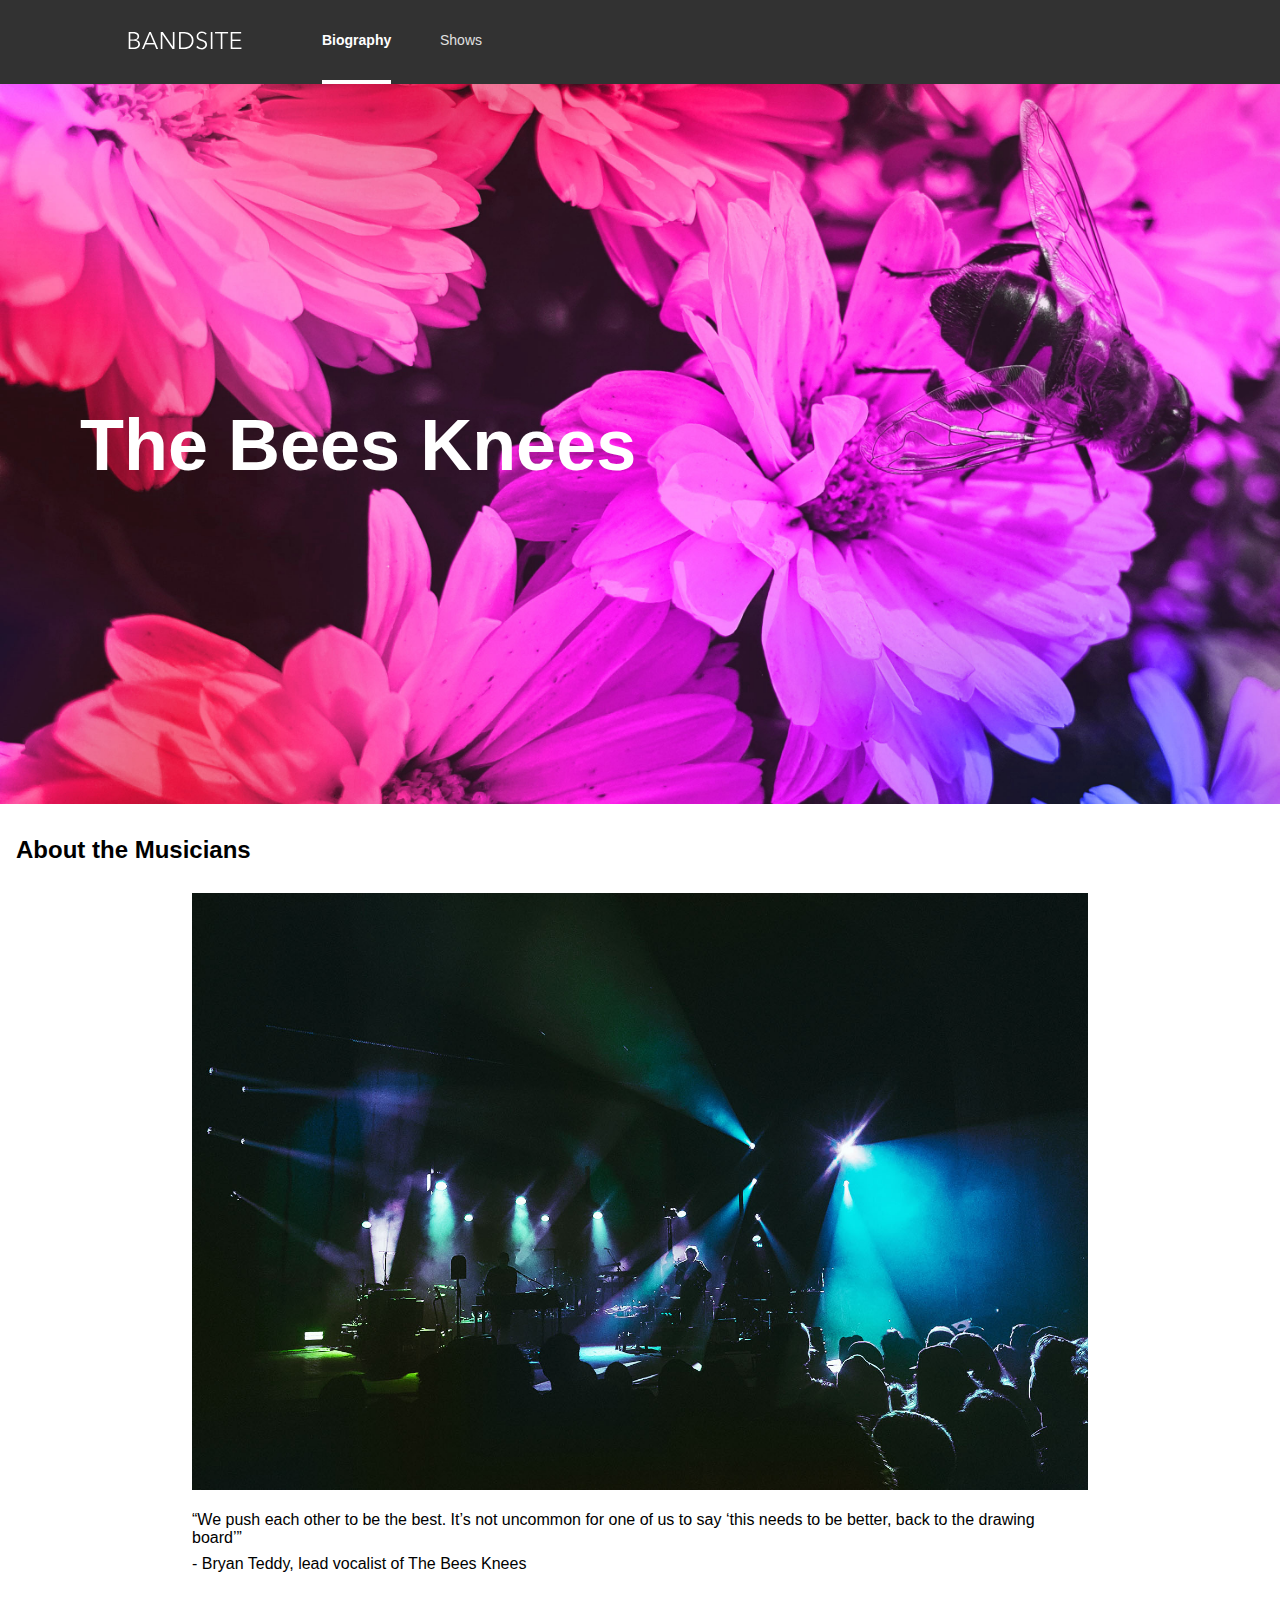
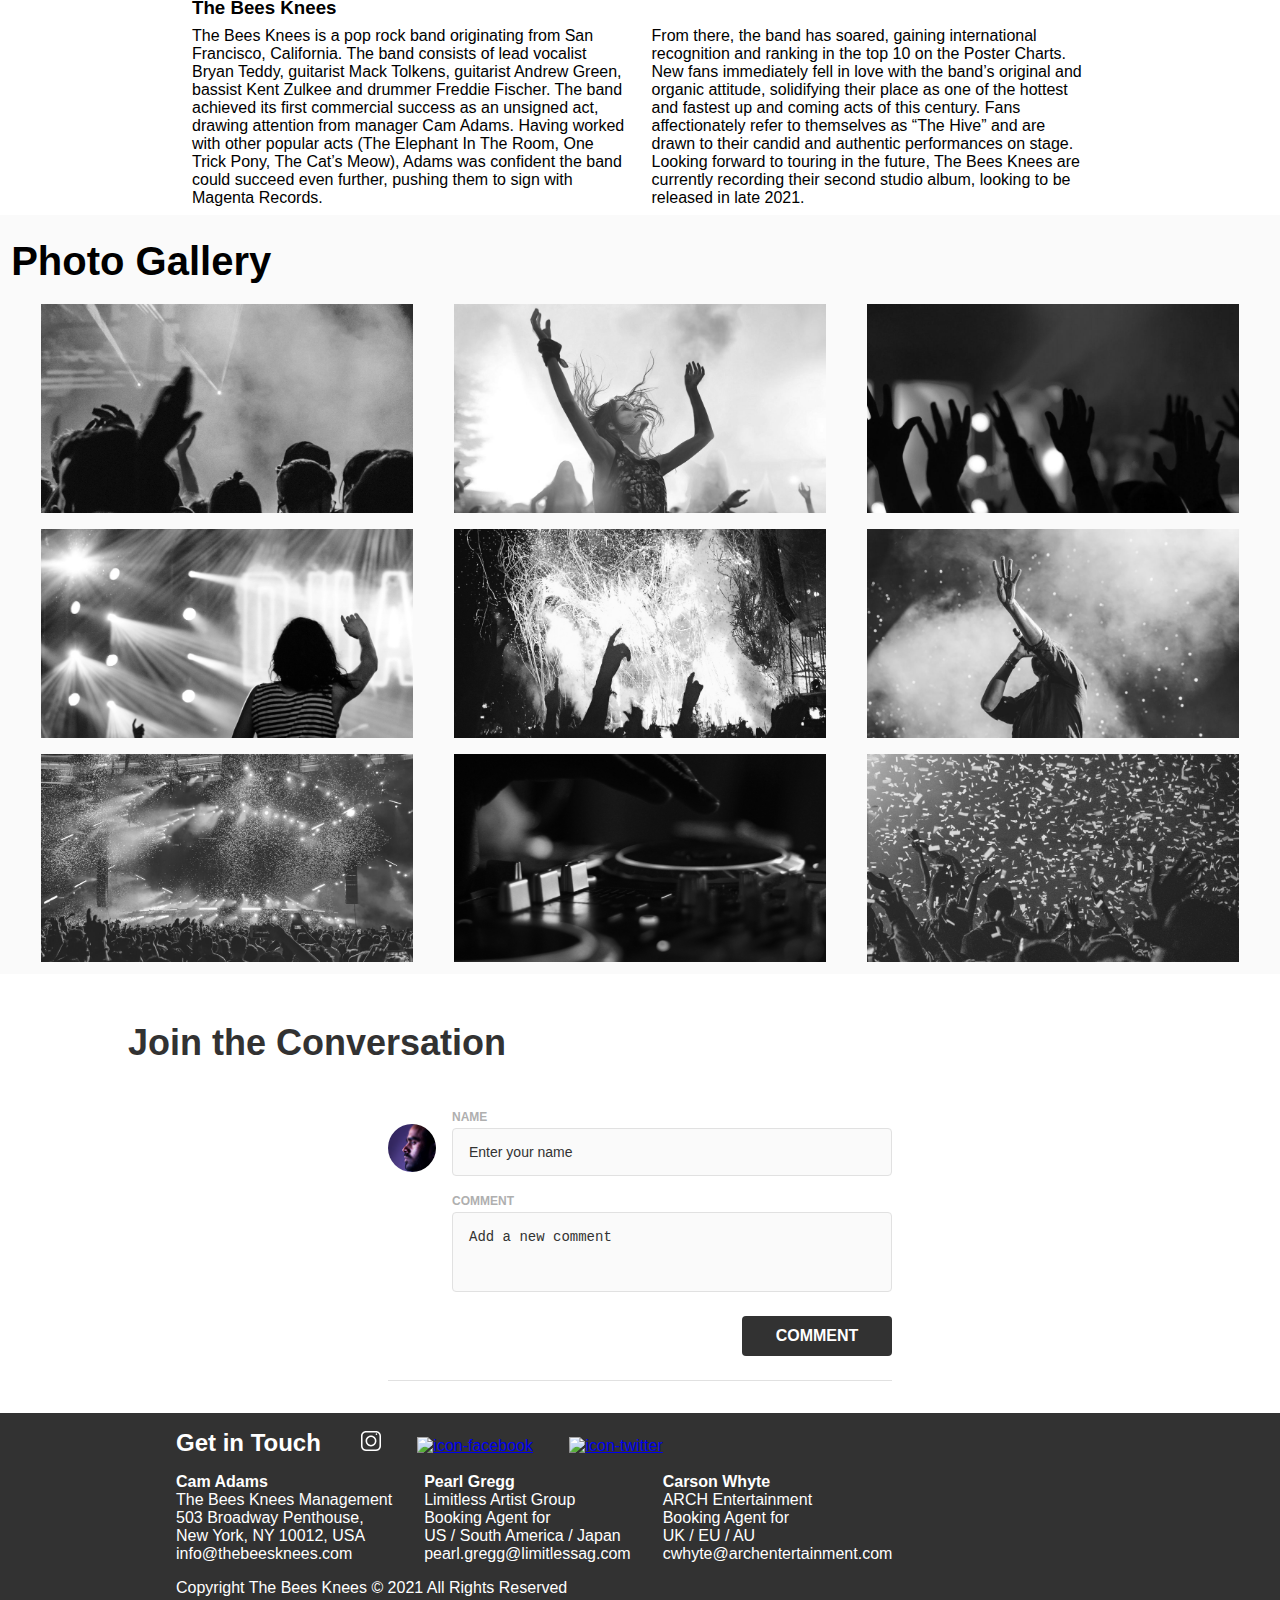
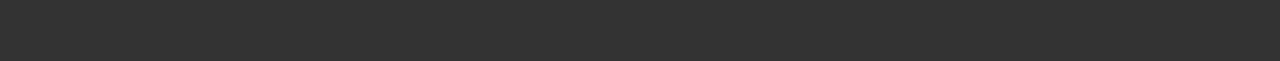
==== commit 4dca9216: "trying to connect api with index" ====
--- a/index.html
+++ b/index.html
@@ -240,7 +240,8 @@
         </footer>
 
     </main>
-    <script src="/scrtips/index-page.js"></script>
+    <script src="https://cdn.jsdelivr.net/npm/axios@1.6.7/dist/axios.min.js"></script>
+    <script type="module" src="/scripts/index-page.js"></script>
 </body>
 
 </html>